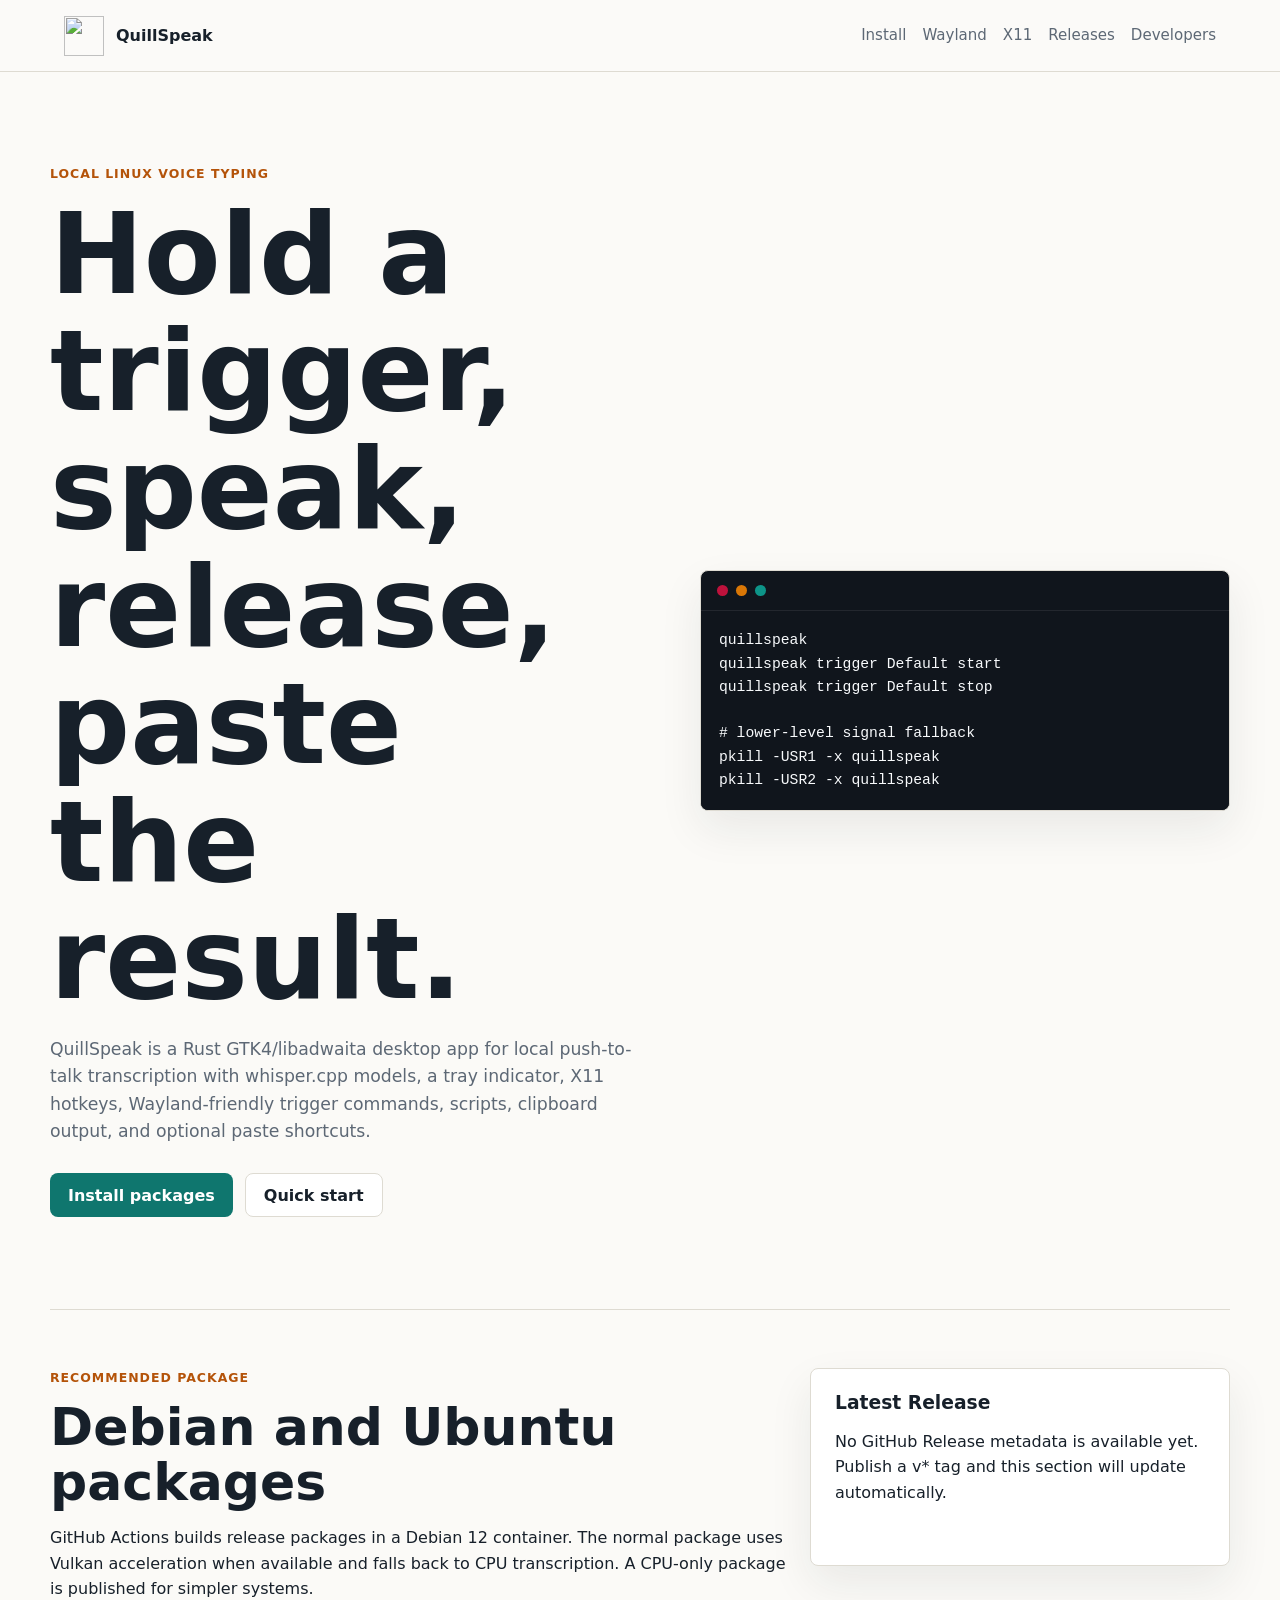
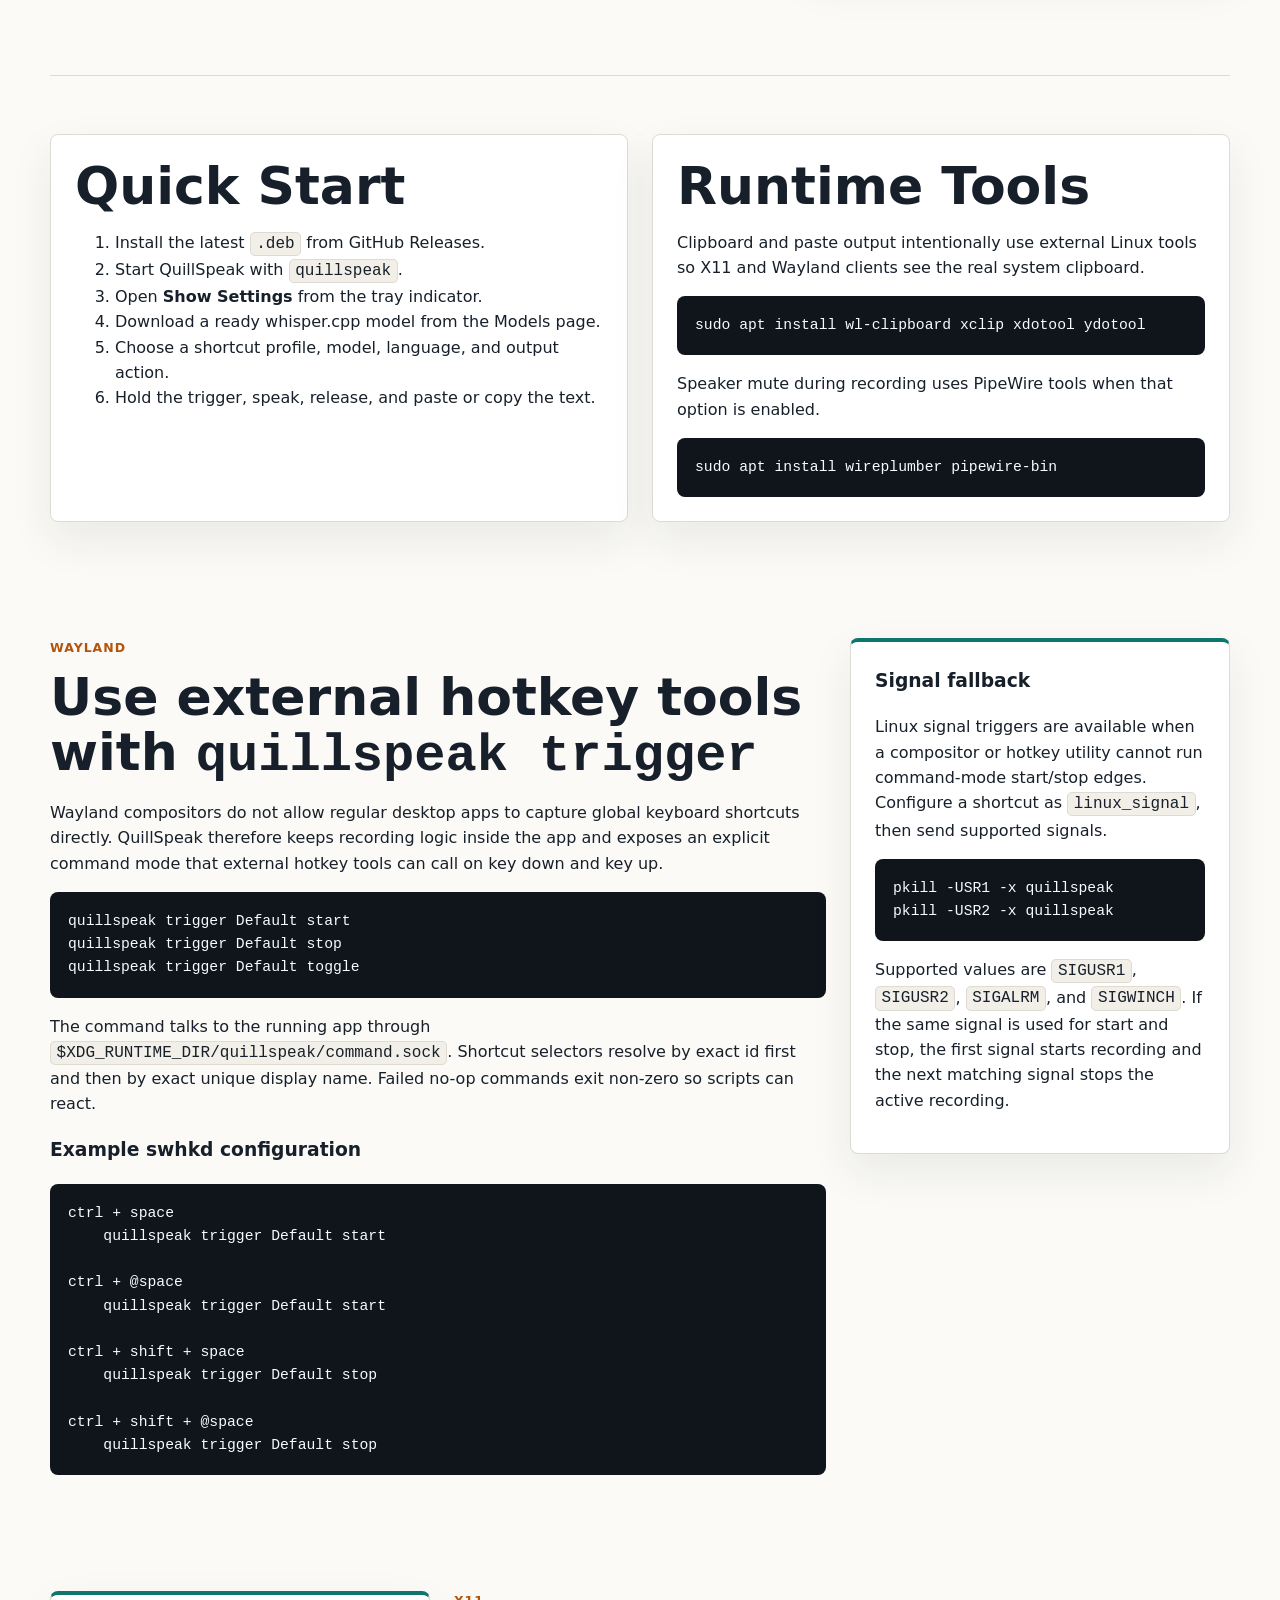
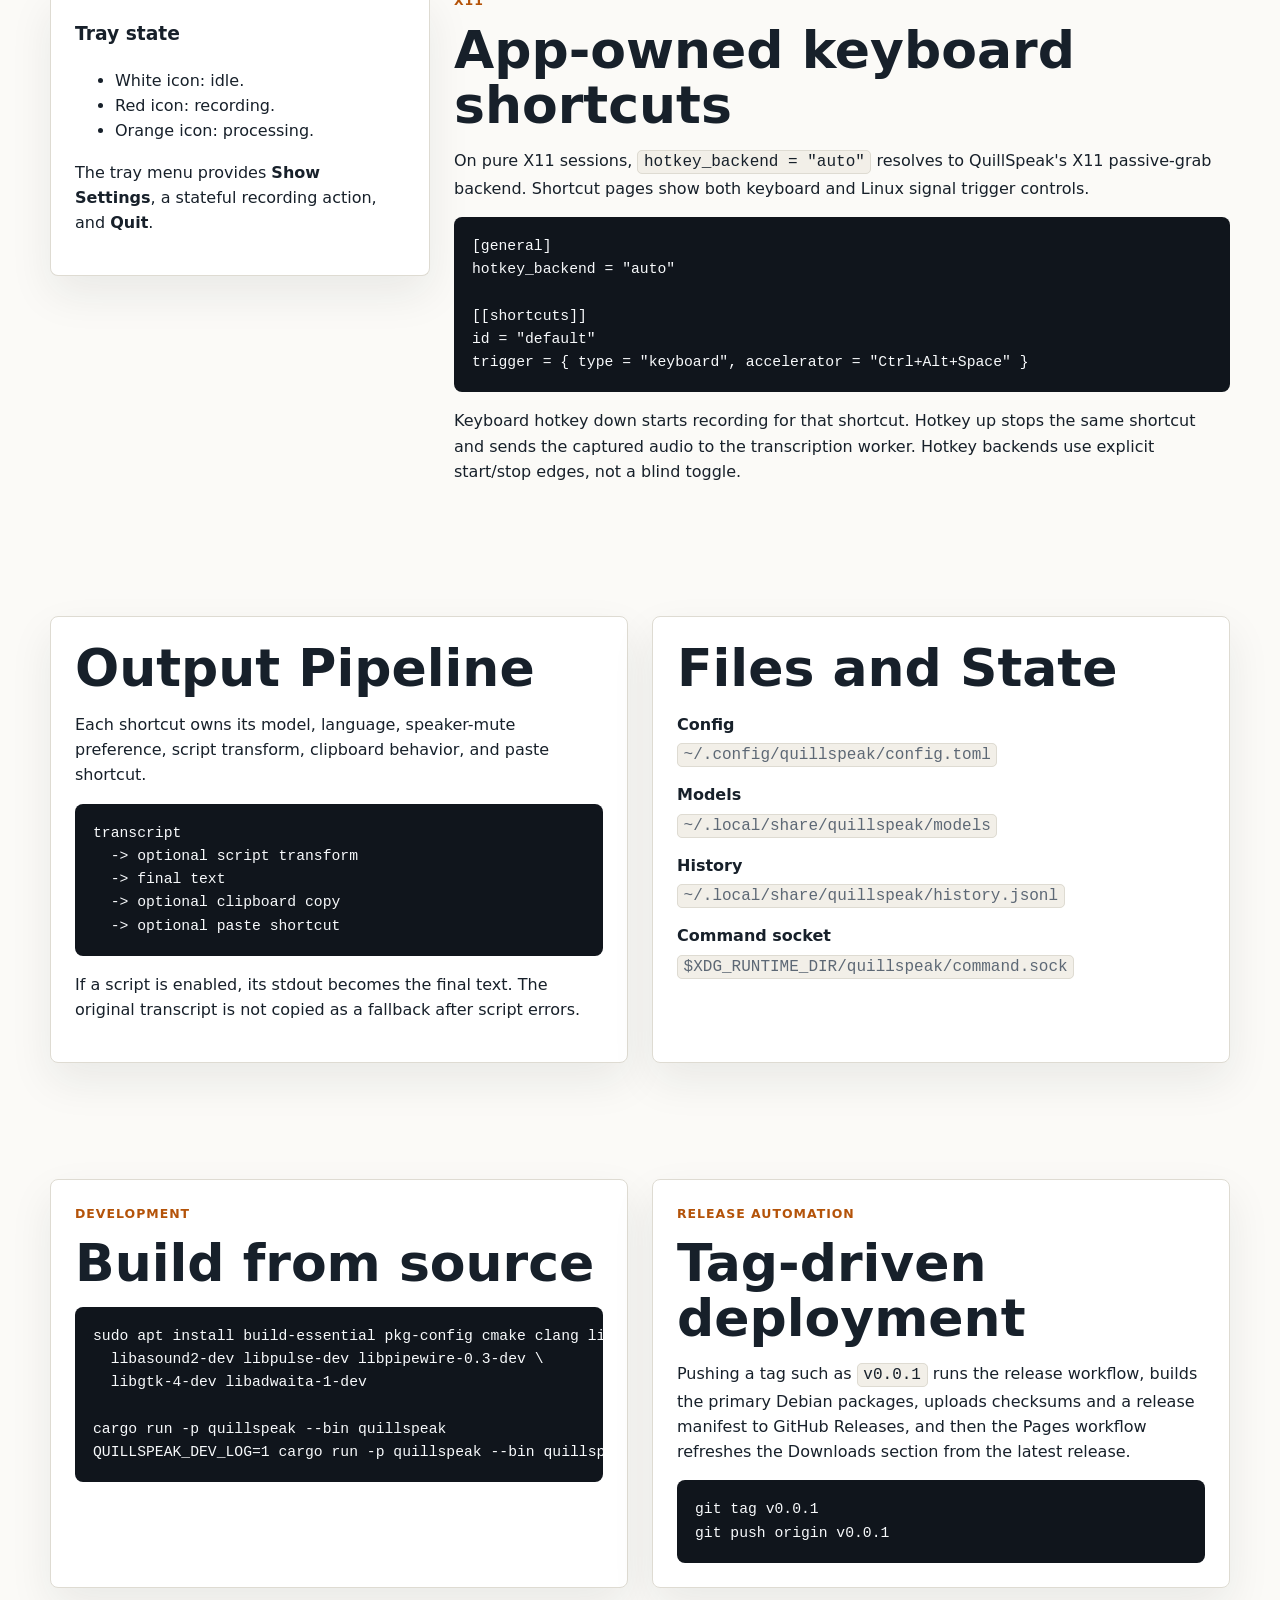
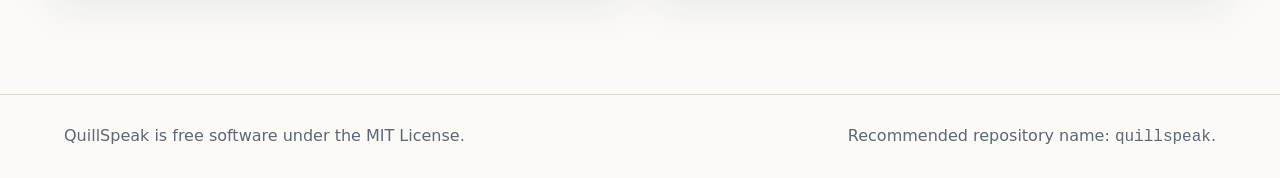
==== docs/index.html @ dc931454 "chore: prepare QuillSpeak public preview release" ====
<!doctype html>
<html lang="en">
  <head>
    <meta charset="utf-8" />
    <meta name="viewport" content="width=device-width, initial-scale=1" />
    <title>QuillSpeak Documentation</title>
    <meta
      name="description"
      content="QuillSpeak is a local-first push-to-talk voice transcription utility for Linux desktops."
    />
    <link rel="icon" href="./assets/quillspeak.svg" type="image/svg+xml" />
    <link rel="stylesheet" href="./styles.css" />
  </head>
  <body>
    <header class="site-header">
      <a class="brand" href="#top" aria-label="QuillSpeak documentation home">
        <img src="./assets/quillspeak.svg" alt="" />
        <span>QuillSpeak</span>
      </a>
      <nav class="top-nav" aria-label="Primary navigation">
        <a href="#install">Install</a>
        <a href="#wayland">Wayland</a>
        <a href="#x11">X11</a>
        <a href="#release">Releases</a>
        <a href="#developers">Developers</a>
      </nav>
    </header>

    <main id="top">
      <section class="hero">
        <div class="hero-copy">
          <p class="eyebrow">Local Linux voice typing</p>
          <h1>Hold a trigger, speak, release, paste the result.</h1>
          <p class="lead">
            QuillSpeak is a Rust GTK4/libadwaita desktop app for local
            push-to-talk transcription with whisper.cpp models, a tray
            indicator, X11 hotkeys, Wayland-friendly trigger commands, scripts,
            clipboard output, and optional paste shortcuts.
          </p>
          <div class="hero-actions">
            <a class="button primary" href="#install">Install packages</a>
            <a class="button secondary" href="#quick-start">Quick start</a>
          </div>
        </div>
        <div class="terminal-panel" aria-label="QuillSpeak trigger command example">
          <div class="terminal-top">
            <span></span>
            <span></span>
            <span></span>
          </div>
          <pre><code>quillspeak
quillspeak trigger Default start
quillspeak trigger Default stop

# lower-level signal fallback
pkill -USR1 -x quillspeak
pkill -USR2 -x quillspeak</code></pre>
        </div>
      </section>

      <section class="release-band" id="install">
        <div>
          <p class="eyebrow">Recommended package</p>
          <h2>Debian and Ubuntu packages</h2>
          <p>
            GitHub Actions builds release packages in a Debian 12 container.
            The normal package uses Vulkan acceleration when available and
            falls back to CPU transcription. A CPU-only package is published for
            simpler systems.
          </p>
        </div>
        <div class="release-widget" id="release">
          <h3>Latest Release</h3>
          <p id="release-summary">Loading release information...</p>
          <div class="download-list" id="download-list"></div>
          <a class="release-link" id="release-link" href="#" hidden>Open release</a>
        </div>
      </section>

      <section class="content-grid" id="quick-start">
        <article>
          <h2>Quick Start</h2>
          <ol>
            <li>Install the latest <code>.deb</code> from GitHub Releases.</li>
            <li>Start QuillSpeak with <code>quillspeak</code>.</li>
            <li>Open <strong>Show Settings</strong> from the tray indicator.</li>
            <li>Download a ready whisper.cpp model from the Models page.</li>
            <li>Choose a shortcut profile, model, language, and output action.</li>
            <li>Hold the trigger, speak, release, and paste or copy the text.</li>
          </ol>
        </article>
        <article>
          <h2>Runtime Tools</h2>
          <p>
            Clipboard and paste output intentionally use external Linux tools so
            X11 and Wayland clients see the real system clipboard.
          </p>
          <pre><code>sudo apt install wl-clipboard xclip xdotool ydotool</code></pre>
          <p>
            Speaker mute during recording uses PipeWire tools when that option
            is enabled.
          </p>
          <pre><code>sudo apt install wireplumber pipewire-bin</code></pre>
        </article>
      </section>

      <section class="split-section">
        <div id="wayland">
          <p class="eyebrow">Wayland</p>
          <h2>Use external hotkey tools with <code>quillspeak trigger</code></h2>
          <p>
            Wayland compositors do not allow regular desktop apps to capture
            global keyboard shortcuts directly. QuillSpeak therefore keeps
            recording logic inside the app and exposes an explicit command mode
            that external hotkey tools can call on key down and key up.
          </p>
          <pre><code>quillspeak trigger Default start
quillspeak trigger Default stop
quillspeak trigger Default toggle</code></pre>
          <p>
            The command talks to the running app through
            <code>$XDG_RUNTIME_DIR/quillspeak/command.sock</code>. Shortcut
            selectors resolve by exact id first and then by exact unique display
            name. Failed no-op commands exit non-zero so scripts can react.
          </p>
          <h3>Example swhkd configuration</h3>
          <pre><code>ctrl + space
    quillspeak trigger Default start

ctrl + @space
    quillspeak trigger Default start

ctrl + shift + space
    quillspeak trigger Default stop

ctrl + shift + @space
    quillspeak trigger Default stop</code></pre>
        </div>

        <aside class="note-panel">
          <h3>Signal fallback</h3>
          <p>
            Linux signal triggers are available when a compositor or hotkey
            utility cannot run command-mode start/stop edges. Configure a
            shortcut as <code>linux_signal</code>, then send supported signals.
          </p>
          <pre><code>pkill -USR1 -x quillspeak
pkill -USR2 -x quillspeak</code></pre>
          <p>
            Supported values are <code>SIGUSR1</code>, <code>SIGUSR2</code>,
            <code>SIGALRM</code>, and <code>SIGWINCH</code>. If the same signal
            is used for start and stop, the first signal starts recording and
            the next matching signal stops the active recording.
          </p>
        </aside>
      </section>

      <section class="split-section reverse" id="x11">
        <aside class="note-panel">
          <h3>Tray state</h3>
          <ul>
            <li>White icon: idle.</li>
            <li>Red icon: recording.</li>
            <li>Orange icon: processing.</li>
          </ul>
          <p>
            The tray menu provides <strong>Show Settings</strong>, a stateful
            recording action, and <strong>Quit</strong>.
          </p>
        </aside>
        <div>
          <p class="eyebrow">X11</p>
          <h2>App-owned keyboard shortcuts</h2>
          <p>
            On pure X11 sessions, <code>hotkey_backend = "auto"</code> resolves
            to QuillSpeak's X11 passive-grab backend. Shortcut pages show both
            keyboard and Linux signal trigger controls.
          </p>
          <pre><code>[general]
hotkey_backend = "auto"

[[shortcuts]]
id = "default"
trigger = { type = "keyboard", accelerator = "Ctrl+Alt+Space" }</code></pre>
          <p>
            Keyboard hotkey down starts recording for that shortcut. Hotkey up
            stops the same shortcut and sends the captured audio to the
            transcription worker. Hotkey backends use explicit start/stop edges,
            not a blind toggle.
          </p>
        </div>
      </section>

      <section class="content-grid">
        <article>
          <h2>Output Pipeline</h2>
          <p>
            Each shortcut owns its model, language, speaker-mute preference,
            script transform, clipboard behavior, and paste shortcut.
          </p>
          <pre><code>transcript
  -> optional script transform
  -> final text
  -> optional clipboard copy
  -> optional paste shortcut</code></pre>
          <p>
            If a script is enabled, its stdout becomes the final text. The
            original transcript is not copied as a fallback after script errors.
          </p>
        </article>
        <article>
          <h2>Files and State</h2>
          <dl>
            <dt>Config</dt>
            <dd><code>~/.config/quillspeak/config.toml</code></dd>
            <dt>Models</dt>
            <dd><code>~/.local/share/quillspeak/models</code></dd>
            <dt>History</dt>
            <dd><code>~/.local/share/quillspeak/history.jsonl</code></dd>
            <dt>Command socket</dt>
            <dd><code>$XDG_RUNTIME_DIR/quillspeak/command.sock</code></dd>
          </dl>
        </article>
      </section>

      <section class="developers" id="developers">
        <div>
          <p class="eyebrow">Development</p>
          <h2>Build from source</h2>
          <pre><code>sudo apt install build-essential pkg-config cmake clang libclang-dev \
  libasound2-dev libpulse-dev libpipewire-0.3-dev \
  libgtk-4-dev libadwaita-1-dev

cargo run -p quillspeak --bin quillspeak
QUILLSPEAK_DEV_LOG=1 cargo run -p quillspeak --bin quillspeak</code></pre>
        </div>
        <div>
          <p class="eyebrow">Release automation</p>
          <h2>Tag-driven deployment</h2>
          <p>
            Pushing a tag such as <code>v0.0.1</code> runs the release
            workflow, builds the primary Debian packages, uploads checksums and
            a release manifest to GitHub Releases, and then the Pages workflow
            refreshes the Downloads section from the latest release.
          </p>
          <pre><code>git tag v0.0.1
git push origin v0.0.1</code></pre>
        </div>
      </section>
    </main>

    <footer class="site-footer">
      <span>QuillSpeak is free software under the MIT License.</span>
      <span>Recommended repository name: <code>quillspeak</code>.</span>
    </footer>

    <script src="./app.js" defer></script>
  </body>
</html>
---- docs/styles.css ----
:root {
  color-scheme: light;
  --bg: #fbfaf7;
  --ink: #17202a;
  --muted: #5d6875;
  --line: #dedbd2;
  --panel: #ffffff;
  --teal: #0f766e;
  --teal-strong: #0d9488;
  --blue: #2563eb;
  --amber: #b45309;
  --rose: #be123c;
  --terminal: #10151c;
}

* {
  box-sizing: border-box;
}

html {
  scroll-behavior: smooth;
}

body {
  margin: 0;
  background: var(--bg);
  color: var(--ink);
  font-family:
    Inter, ui-sans-serif, system-ui, -apple-system, BlinkMacSystemFont, "Segoe UI",
    sans-serif;
  line-height: 1.58;
}

a {
  color: var(--teal);
}

code,
pre {
  font-family:
    "JetBrains Mono", "SFMono-Regular", Consolas, "Liberation Mono", monospace;
}

.site-header {
  position: sticky;
  top: 0;
  z-index: 10;
  display: flex;
  align-items: center;
  justify-content: space-between;
  gap: 24px;
  min-height: 72px;
  padding: 14px clamp(20px, 5vw, 72px);
  background: color-mix(in srgb, var(--bg) 92%, white);
  border-bottom: 1px solid var(--line);
  backdrop-filter: blur(14px);
}

.brand {
  display: inline-flex;
  align-items: center;
  gap: 12px;
  color: var(--ink);
  font-weight: 800;
  text-decoration: none;
}

.brand img {
  width: 40px;
  height: 40px;
}

.top-nav {
  display: flex;
  flex-wrap: wrap;
  justify-content: flex-end;
  gap: 16px;
  font-size: 0.94rem;
}

.top-nav a {
  color: var(--muted);
  text-decoration: none;
}

.top-nav a:hover {
  color: var(--ink);
}

main {
  width: min(1180px, calc(100% - 40px));
  margin: 0 auto;
}

.hero {
  display: grid;
  grid-template-columns: minmax(0, 1.05fr) minmax(320px, 0.95fr);
  align-items: center;
  gap: clamp(28px, 5vw, 72px);
  min-height: calc(100svh - 72px);
  padding: clamp(44px, 8vw, 92px) 0;
}

.hero h1,
section h2,
.release-widget h3 {
  margin: 0;
  line-height: 1.05;
  letter-spacing: 0;
}

.hero h1 {
  max-width: 12ch;
  font-size: clamp(3.1rem, 9vw, 7rem);
}

.lead {
  max-width: 66ch;
  color: var(--muted);
  font-size: 1.08rem;
}

.eyebrow {
  margin: 0 0 12px;
  color: var(--amber);
  font-size: 0.78rem;
  font-weight: 800;
  letter-spacing: 0.08em;
  text-transform: uppercase;
}

.hero-actions {
  display: flex;
  flex-wrap: wrap;
  gap: 12px;
  margin-top: 28px;
}

.button {
  display: inline-flex;
  align-items: center;
  min-height: 44px;
  padding: 0 18px;
  border-radius: 8px;
  font-weight: 750;
  text-decoration: none;
}

.button.primary {
  background: var(--teal);
  color: #ffffff;
}

.button.secondary {
  border: 1px solid var(--line);
  color: var(--ink);
  background: #ffffff;
}

.terminal-panel,
.release-widget,
.note-panel,
.content-grid article,
.developers > div {
  border: 1px solid var(--line);
  border-radius: 8px;
  background: var(--panel);
  box-shadow: 0 18px 44px rgba(23, 32, 42, 0.08);
}

.terminal-panel {
  overflow: hidden;
  background: var(--terminal);
}

.terminal-top {
  display: flex;
  gap: 8px;
  padding: 14px 16px;
  border-bottom: 1px solid rgba(255, 255, 255, 0.08);
}

.terminal-top span {
  width: 11px;
  height: 11px;
  border-radius: 999px;
  background: var(--rose);
}

.terminal-top span:nth-child(2) {
  background: #d97706;
}

.terminal-top span:nth-child(3) {
  background: var(--teal-strong);
}

pre {
  overflow-x: auto;
  margin: 0;
  padding: 18px;
  border-radius: 8px;
  background: #10151c;
  color: #f8fafc;
  font-size: 0.92rem;
}

.terminal-panel pre {
  border-radius: 0;
}

.release-band,
.split-section,
.developers,
.content-grid {
  display: grid;
  gap: 24px;
  padding: 58px 0;
}

.release-band {
  grid-template-columns: minmax(0, 1fr) minmax(320px, 420px);
  align-items: start;
  border-top: 1px solid var(--line);
  border-bottom: 1px solid var(--line);
}

section h2 {
  margin-bottom: 16px;
  font-size: clamp(2rem, 5vw, 3.25rem);
}

.release-widget,
.note-panel,
.content-grid article,
.developers > div {
  padding: 24px;
}

.release-widget h3,
.note-panel h3 {
  margin-top: 0;
}

.download-list {
  display: grid;
  gap: 10px;
  margin: 18px 0;
}

.download-item {
  display: flex;
  justify-content: space-between;
  gap: 16px;
  padding: 12px;
  border: 1px solid var(--line);
  border-radius: 8px;
  color: var(--ink);
  text-decoration: none;
}

.download-item span {
  color: var(--muted);
  white-space: nowrap;
}

.release-link {
  font-weight: 750;
}

.content-grid,
.developers {
  grid-template-columns: repeat(2, minmax(0, 1fr));
}

.split-section {
  grid-template-columns: minmax(0, 1fr) 380px;
  align-items: start;
}

.split-section.reverse {
  grid-template-columns: 380px minmax(0, 1fr);
}

.note-panel {
  border-top: 4px solid var(--teal);
}

dt {
  margin-top: 14px;
  font-weight: 800;
}

dd {
  margin: 4px 0 0;
  color: var(--muted);
}

p code,
li code,
dd code,
dt code {
  padding: 0.13em 0.35em;
  border: 1px solid var(--line);
  border-radius: 5px;
  background: #f2efe8;
}

.site-footer {
  display: flex;
  flex-wrap: wrap;
  justify-content: space-between;
  gap: 16px;
  margin-top: 48px;
  padding: 28px clamp(20px, 5vw, 72px);
  border-top: 1px solid var(--line);
  color: var(--muted);
}

@media (max-width: 920px) {
  .site-header {
    align-items: flex-start;
    flex-direction: column;
  }

  .top-nav {
    justify-content: flex-start;
  }

  .hero,
  .release-band,
  .content-grid,
  .developers,
  .split-section,
  .split-section.reverse {
    grid-template-columns: 1fr;
  }

  .hero {
    min-height: auto;
  }

  .hero h1 {
    max-width: 11ch;
  }
}

@media (max-width: 560px) {
  main {
    width: min(100% - 28px, 1180px);
  }

  .hero h1 {
    font-size: 3.15rem;
  }

  .download-item {
    flex-direction: column;
    gap: 2px;
  }
}
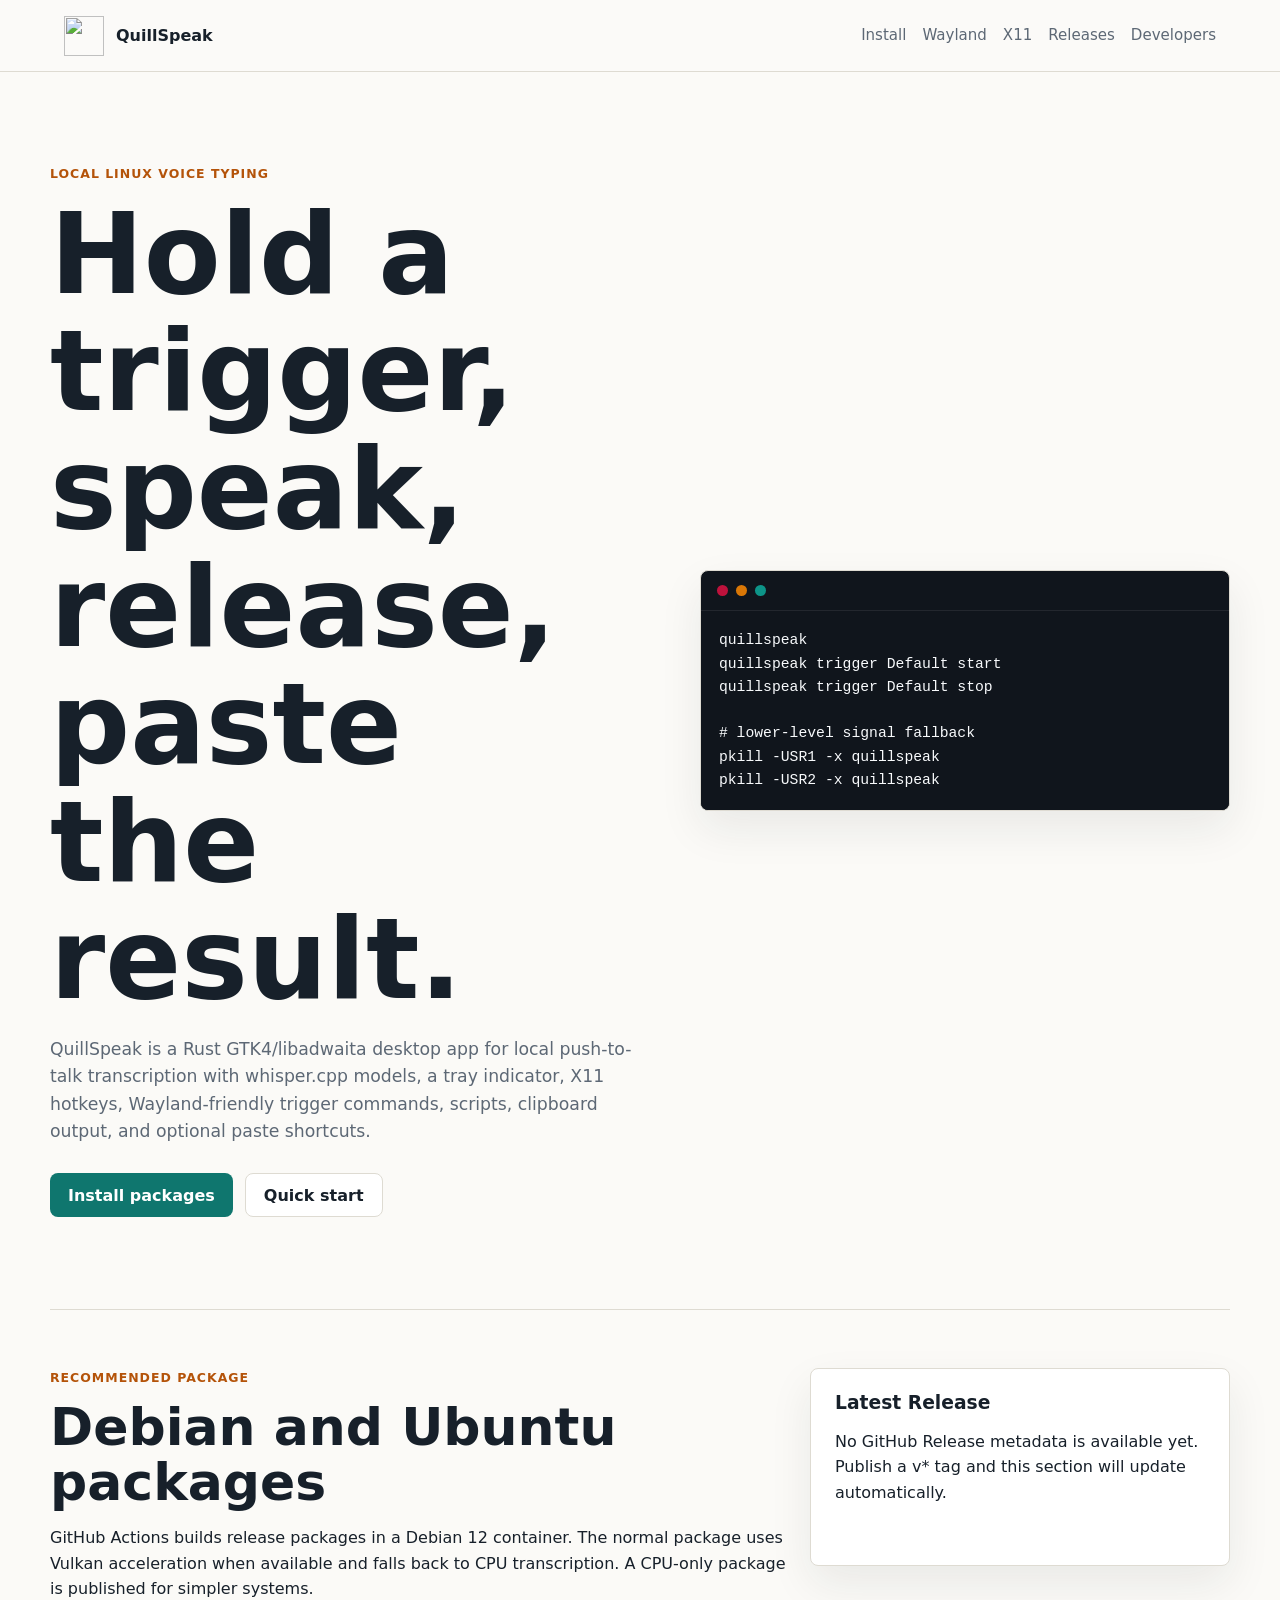
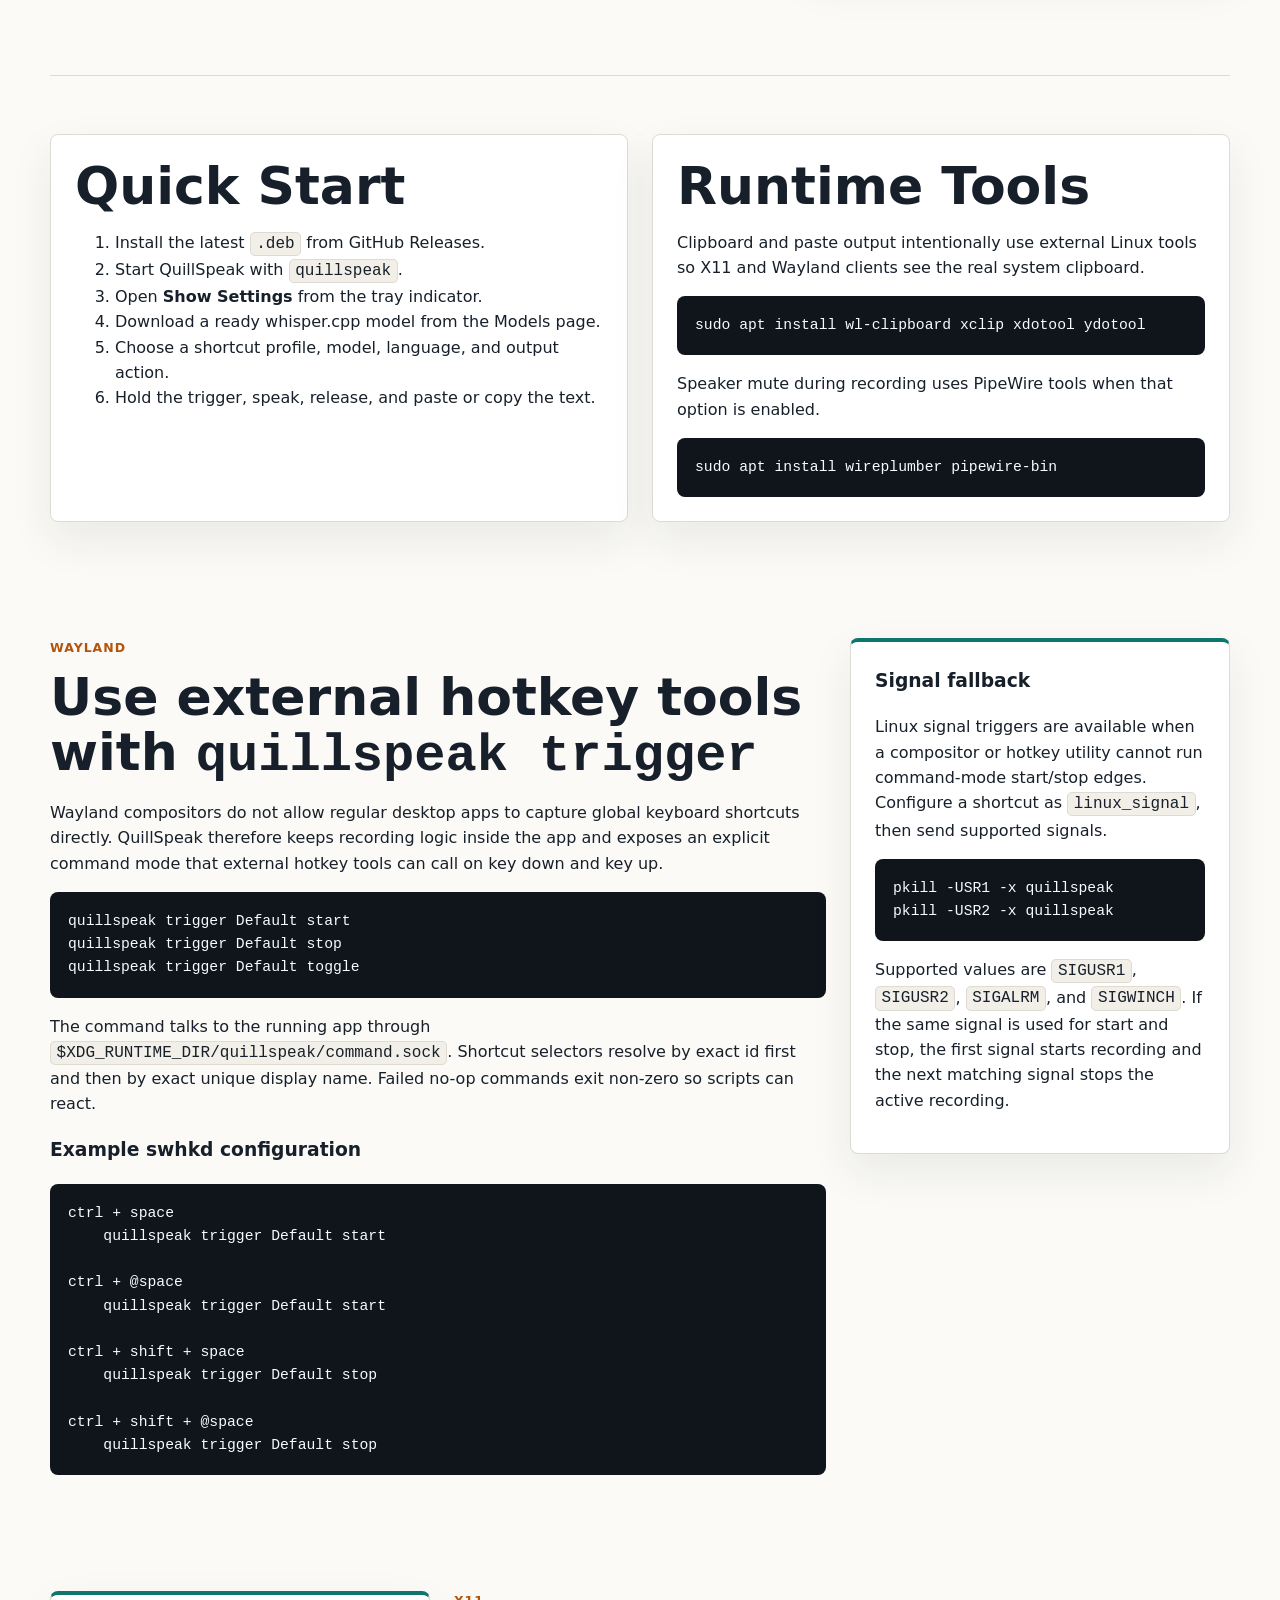
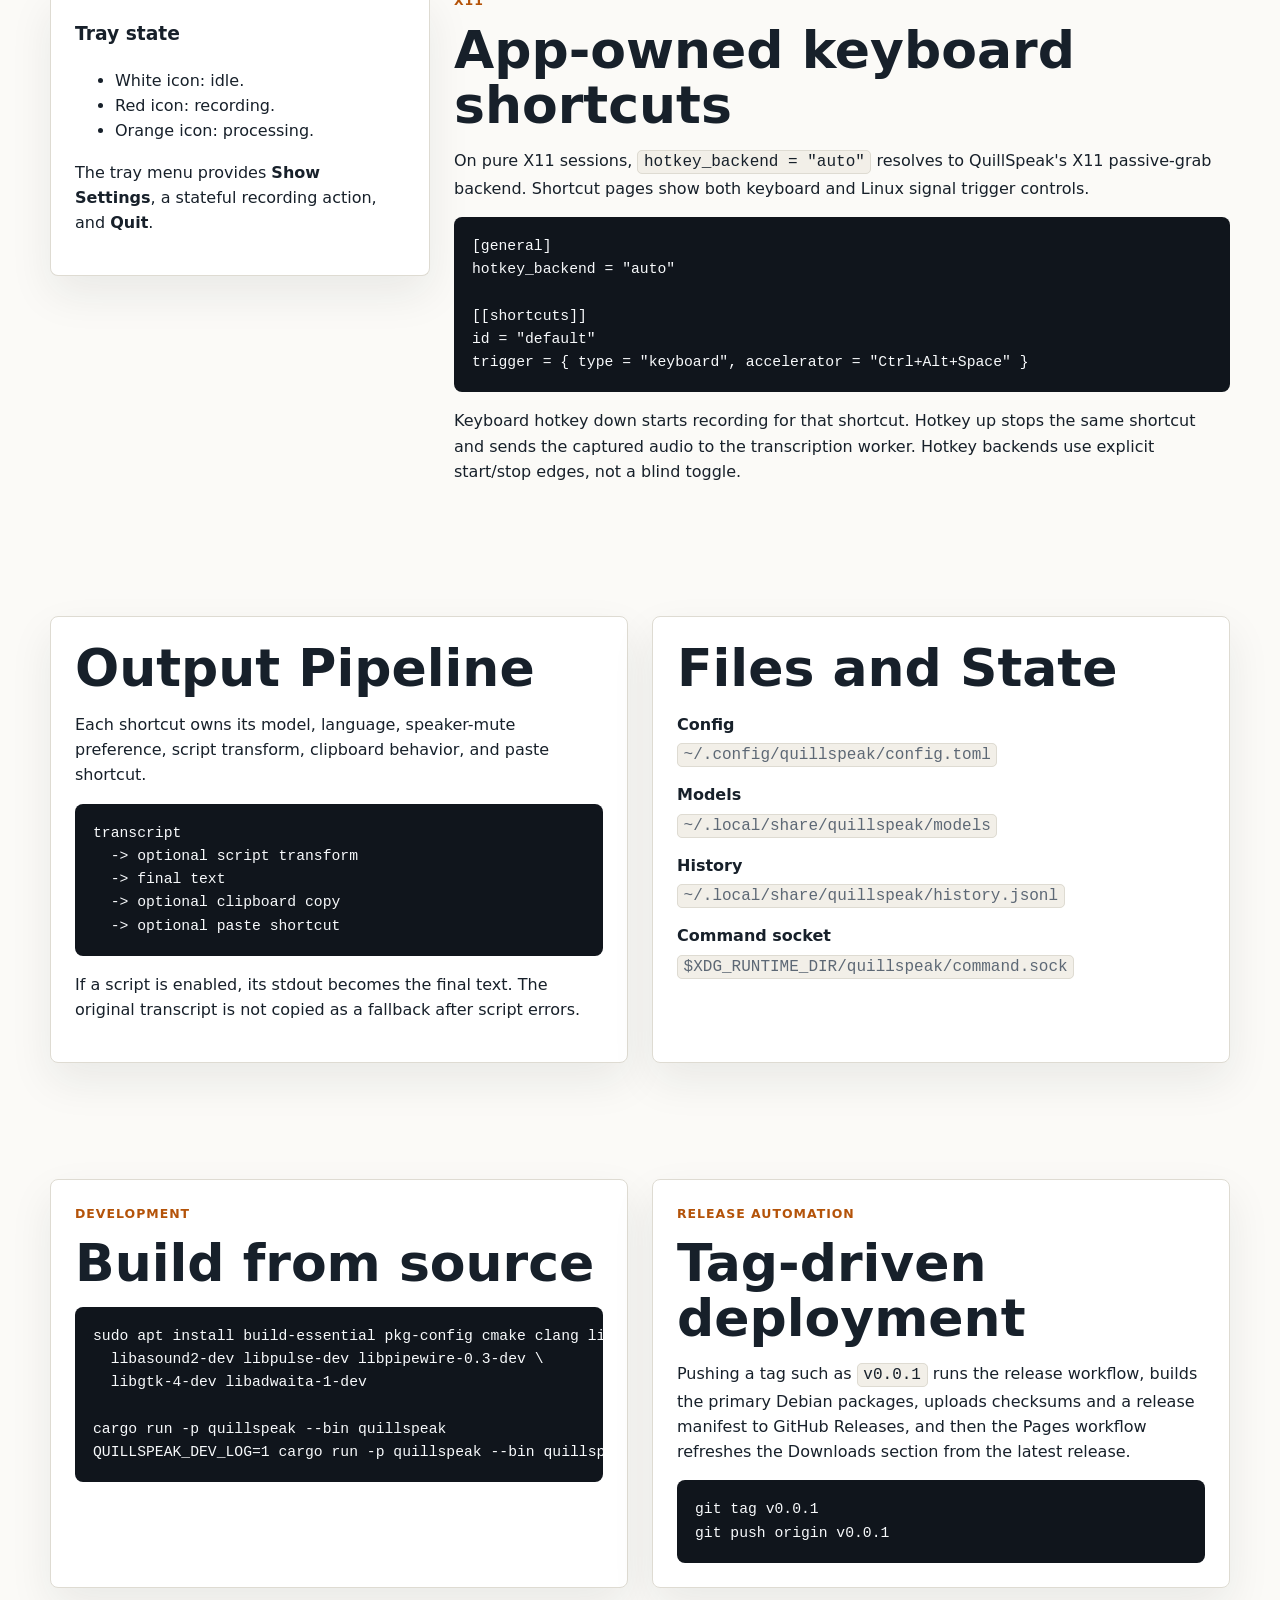
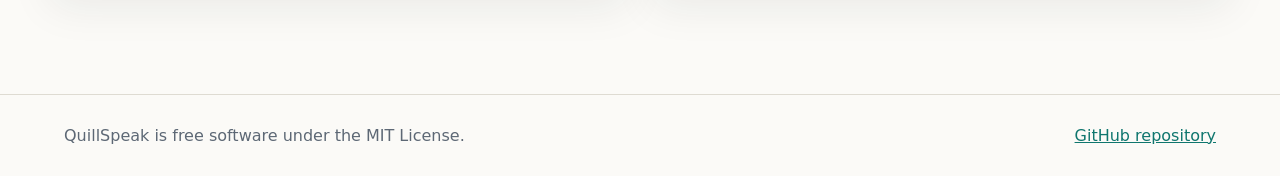
==== commit e90f6d8d: "docs: rewrite public README" ====
--- a/docs/index.html
+++ b/docs/index.html
@@ -251,7 +251,7 @@
 
     <footer class="site-footer">
       <span>QuillSpeak is free software under the MIT License.</span>
-      <span>Recommended repository name: <code>quillspeak</code>.</span>
+      <span><a href="https://github.com/ilysenko/quillspeak">GitHub repository</a></span>
     </footer>
 
     <script src="./app.js" defer></script>
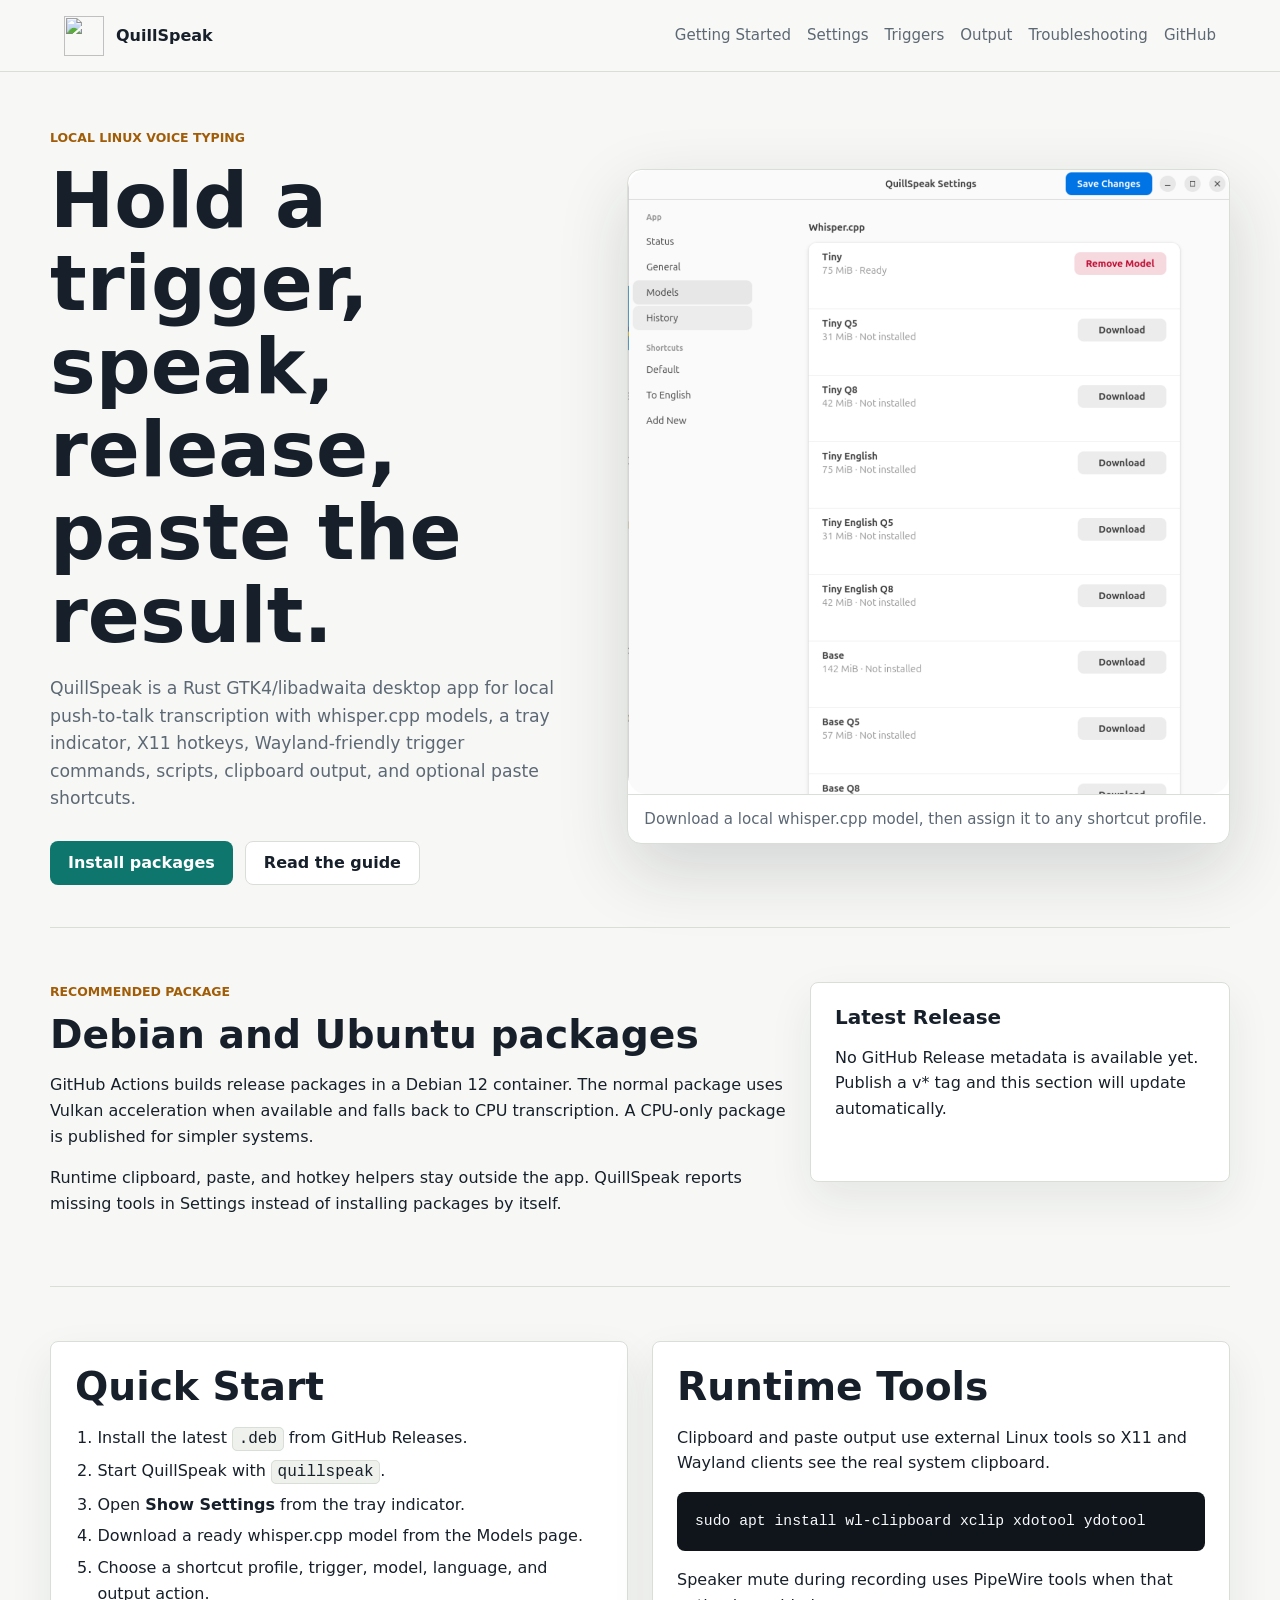
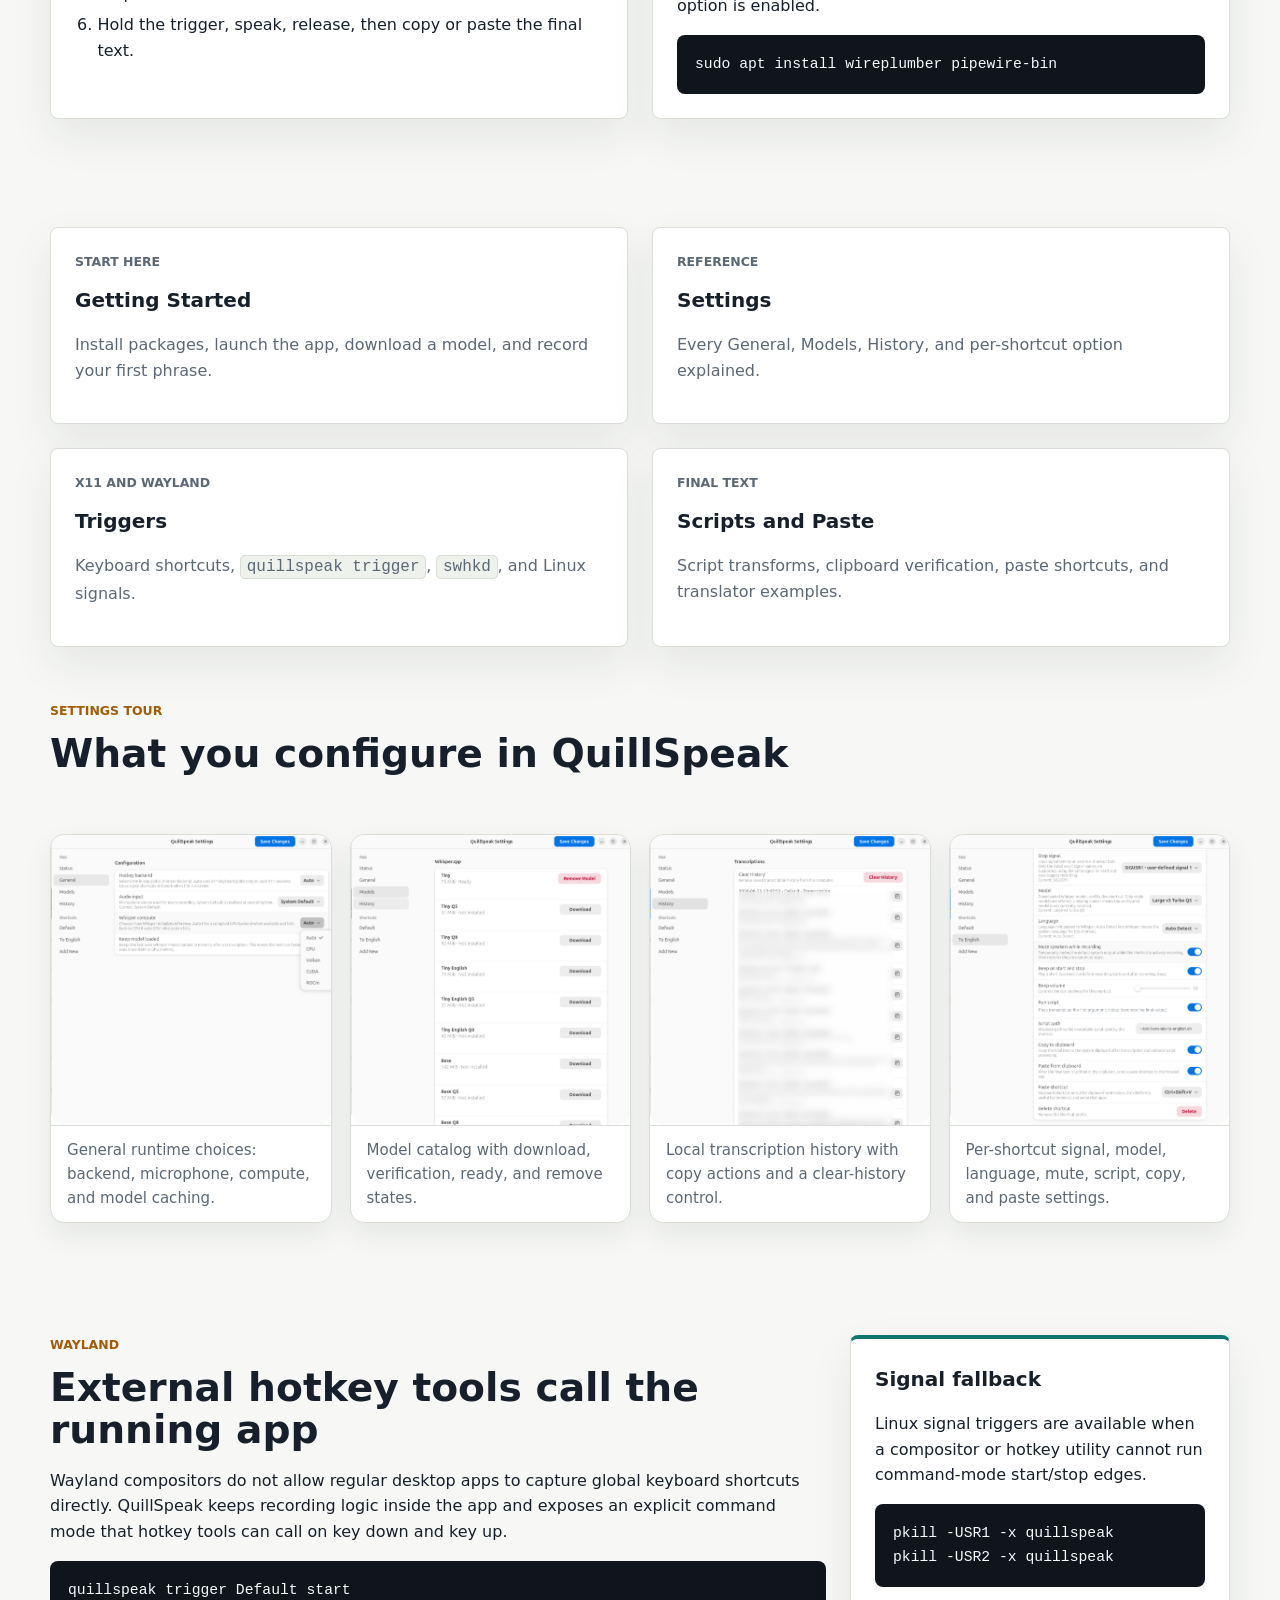
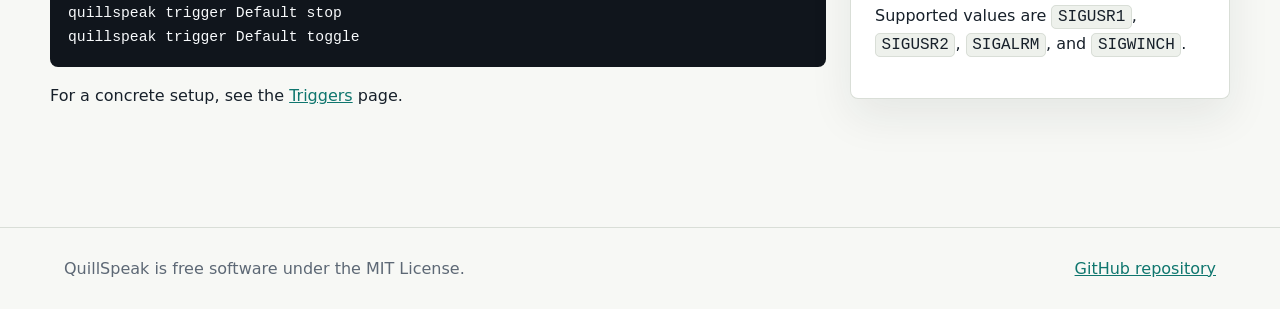
==== commit 9adc9880: "Expand QuillSpeak documentation" ====
--- a/docs/index.html
+++ b/docs/index.html
@@ -13,16 +13,17 @@
   </head>
   <body>
     <header class="site-header">
-      <a class="brand" href="#top" aria-label="QuillSpeak documentation home">
+      <a class="brand" href="./index.html" aria-label="QuillSpeak documentation home">
         <img src="./assets/quillspeak.svg" alt="" />
         <span>QuillSpeak</span>
       </a>
       <nav class="top-nav" aria-label="Primary navigation">
-        <a href="#install">Install</a>
-        <a href="#wayland">Wayland</a>
-        <a href="#x11">X11</a>
-        <a href="#release">Releases</a>
-        <a href="#developers">Developers</a>
+        <a href="./getting-started.html">Getting Started</a>
+        <a href="./settings.html">Settings</a>
+        <a href="./triggers.html">Triggers</a>
+        <a href="./output.html">Output</a>
+        <a href="./troubleshooting.html">Troubleshooting</a>
+        <a href="https://github.com/ilysenko/quillspeak">GitHub</a>
       </nav>
     </header>
 
@@ -39,23 +40,15 @@
           </p>
           <div class="hero-actions">
             <a class="button primary" href="#install">Install packages</a>
-            <a class="button secondary" href="#quick-start">Quick start</a>
+            <a class="button secondary" href="./getting-started.html">Read the guide</a>
           </div>
         </div>
-        <div class="terminal-panel" aria-label="QuillSpeak trigger command example">
-          <div class="terminal-top">
-            <span></span>
-            <span></span>
-            <span></span>
-          </div>
-          <pre><code>quillspeak
-quillspeak trigger Default start
-quillspeak trigger Default stop
-
-# lower-level signal fallback
-pkill -USR1 -x quillspeak
-pkill -USR2 -x quillspeak</code></pre>
-        </div>
+        <figure class="screenshot hero-shot">
+          <img src="./images/quillspeak-models.png" alt="QuillSpeak model manager" />
+          <figcaption>
+            Download a local whisper.cpp model, then assign it to any shortcut profile.
+          </figcaption>
+        </figure>
       </section>
 
       <section class="release-band" id="install">
@@ -68,6 +61,11 @@
             falls back to CPU transcription. A CPU-only package is published for
             simpler systems.
           </p>
+          <p>
+            Runtime clipboard, paste, and hotkey helpers stay outside the app.
+            QuillSpeak reports missing tools in Settings instead of installing
+            packages by itself.
+          </p>
         </div>
         <div class="release-widget" id="release">
           <h3>Latest Release</h3>
@@ -77,23 +75,23 @@
         </div>
       </section>
 
-      <section class="content-grid" id="quick-start">
-        <article>
+      <section class="content-grid">
+        <article class="content-card">
           <h2>Quick Start</h2>
           <ol>
             <li>Install the latest <code>.deb</code> from GitHub Releases.</li>
             <li>Start QuillSpeak with <code>quillspeak</code>.</li>
             <li>Open <strong>Show Settings</strong> from the tray indicator.</li>
             <li>Download a ready whisper.cpp model from the Models page.</li>
-            <li>Choose a shortcut profile, model, language, and output action.</li>
-            <li>Hold the trigger, speak, release, and paste or copy the text.</li>
+            <li>Choose a shortcut profile, trigger, model, language, and output action.</li>
+            <li>Hold the trigger, speak, release, then copy or paste the final text.</li>
           </ol>
         </article>
-        <article>
+        <article class="content-card">
           <h2>Runtime Tools</h2>
           <p>
-            Clipboard and paste output intentionally use external Linux tools so
-            X11 and Wayland clients see the real system clipboard.
+            Clipboard and paste output use external Linux tools so X11 and
+            Wayland clients see the real system clipboard.
           </p>
           <pre><code>sudo apt install wl-clipboard xclip xdotool ydotool</code></pre>
           <p>
@@ -104,148 +102,83 @@
         </article>
       </section>
 
+      <section class="card-grid" aria-label="Documentation sections">
+        <a class="page-card" href="./getting-started.html">
+          <p class="eyebrow">Start here</p>
+          <h3>Getting Started</h3>
+          <p>Install packages, launch the app, download a model, and record your first phrase.</p>
+        </a>
+        <a class="page-card" href="./settings.html">
+          <p class="eyebrow">Reference</p>
+          <h3>Settings</h3>
+          <p>Every General, Models, History, and per-shortcut option explained.</p>
+        </a>
+        <a class="page-card" href="./triggers.html">
+          <p class="eyebrow">X11 and Wayland</p>
+          <h3>Triggers</h3>
+          <p>Keyboard shortcuts, <code>quillspeak trigger</code>, <code>swhkd</code>, and Linux signals.</p>
+        </a>
+        <a class="page-card" href="./output.html">
+          <p class="eyebrow">Final text</p>
+          <h3>Scripts and Paste</h3>
+          <p>Script transforms, clipboard verification, paste shortcuts, and translator examples.</p>
+        </a>
+      </section>
+
+      <section>
+        <p class="eyebrow">Settings tour</p>
+        <h2>What you configure in QuillSpeak</h2>
+        <div class="gallery">
+          <figure class="screenshot">
+            <img src="./images/quillspeak-general.png" alt="QuillSpeak General settings" />
+            <figcaption>General runtime choices: backend, microphone, compute, and model caching.</figcaption>
+          </figure>
+          <figure class="screenshot">
+            <img src="./images/quillspeak-models.png" alt="QuillSpeak Models page" />
+            <figcaption>Model catalog with download, verification, ready, and remove states.</figcaption>
+          </figure>
+          <figure class="screenshot">
+            <img src="./images/quillspeak-history.png" alt="QuillSpeak History page" />
+            <figcaption>Local transcription history with copy actions and a clear-history control.</figcaption>
+          </figure>
+          <figure class="screenshot">
+            <img src="./images/quillspeak-shortcut-output.png" alt="QuillSpeak shortcut output settings" />
+            <figcaption>Per-shortcut signal, model, language, mute, script, copy, and paste settings.</figcaption>
+          </figure>
+        </div>
+      </section>
+
       <section class="split-section">
-        <div id="wayland">
+        <div>
           <p class="eyebrow">Wayland</p>
-          <h2>Use external hotkey tools with <code>quillspeak trigger</code></h2>
+          <h2>External hotkey tools call the running app</h2>
           <p>
             Wayland compositors do not allow regular desktop apps to capture
-            global keyboard shortcuts directly. QuillSpeak therefore keeps
-            recording logic inside the app and exposes an explicit command mode
-            that external hotkey tools can call on key down and key up.
+            global keyboard shortcuts directly. QuillSpeak keeps recording
+            logic inside the app and exposes an explicit command mode that
+            hotkey tools can call on key down and key up.
           </p>
           <pre><code>quillspeak trigger Default start
 quillspeak trigger Default stop
 quillspeak trigger Default toggle</code></pre>
           <p>
-            The command talks to the running app through
-            <code>$XDG_RUNTIME_DIR/quillspeak/command.sock</code>. Shortcut
-            selectors resolve by exact id first and then by exact unique display
-            name. Failed no-op commands exit non-zero so scripts can react.
+            For a concrete setup, see the <a href="./triggers.html">Triggers</a>
+            page.
           </p>
-          <h3>Example swhkd configuration</h3>
-          <pre><code>ctrl + space
-    quillspeak trigger Default start
-
-ctrl + @space
-    quillspeak trigger Default start
-
-ctrl + shift + space
-    quillspeak trigger Default stop
-
-ctrl + shift + @space
-    quillspeak trigger Default stop</code></pre>
         </div>
-
         <aside class="note-panel">
           <h3>Signal fallback</h3>
           <p>
             Linux signal triggers are available when a compositor or hotkey
-            utility cannot run command-mode start/stop edges. Configure a
-            shortcut as <code>linux_signal</code>, then send supported signals.
+            utility cannot run command-mode start/stop edges.
           </p>
           <pre><code>pkill -USR1 -x quillspeak
 pkill -USR2 -x quillspeak</code></pre>
           <p>
             Supported values are <code>SIGUSR1</code>, <code>SIGUSR2</code>,
-            <code>SIGALRM</code>, and <code>SIGWINCH</code>. If the same signal
-            is used for start and stop, the first signal starts recording and
-            the next matching signal stops the active recording.
+            <code>SIGALRM</code>, and <code>SIGWINCH</code>.
           </p>
         </aside>
-      </section>
-
-      <section class="split-section reverse" id="x11">
-        <aside class="note-panel">
-          <h3>Tray state</h3>
-          <ul>
-            <li>White icon: idle.</li>
-            <li>Red icon: recording.</li>
-            <li>Orange icon: processing.</li>
-          </ul>
-          <p>
-            The tray menu provides <strong>Show Settings</strong>, a stateful
-            recording action, and <strong>Quit</strong>.
-          </p>
-        </aside>
-        <div>
-          <p class="eyebrow">X11</p>
-          <h2>App-owned keyboard shortcuts</h2>
-          <p>
-            On pure X11 sessions, <code>hotkey_backend = "auto"</code> resolves
-            to QuillSpeak's X11 passive-grab backend. Shortcut pages show both
-            keyboard and Linux signal trigger controls.
-          </p>
-          <pre><code>[general]
-hotkey_backend = "auto"
-
-[[shortcuts]]
-id = "default"
-trigger = { type = "keyboard", accelerator = "Ctrl+Alt+Space" }</code></pre>
-          <p>
-            Keyboard hotkey down starts recording for that shortcut. Hotkey up
-            stops the same shortcut and sends the captured audio to the
-            transcription worker. Hotkey backends use explicit start/stop edges,
-            not a blind toggle.
-          </p>
-        </div>
-      </section>
-
-      <section class="content-grid">
-        <article>
-          <h2>Output Pipeline</h2>
-          <p>
-            Each shortcut owns its model, language, speaker-mute preference,
-            script transform, clipboard behavior, and paste shortcut.
-          </p>
-          <pre><code>transcript
-  -> optional script transform
-  -> final text
-  -> optional clipboard copy
-  -> optional paste shortcut</code></pre>
-          <p>
-            If a script is enabled, its stdout becomes the final text. The
-            original transcript is not copied as a fallback after script errors.
-          </p>
-        </article>
-        <article>
-          <h2>Files and State</h2>
-          <dl>
-            <dt>Config</dt>
-            <dd><code>~/.config/quillspeak/config.toml</code></dd>
-            <dt>Models</dt>
-            <dd><code>~/.local/share/quillspeak/models</code></dd>
-            <dt>History</dt>
-            <dd><code>~/.local/share/quillspeak/history.jsonl</code></dd>
-            <dt>Command socket</dt>
-            <dd><code>$XDG_RUNTIME_DIR/quillspeak/command.sock</code></dd>
-          </dl>
-        </article>
-      </section>
-
-      <section class="developers" id="developers">
-        <div>
-          <p class="eyebrow">Development</p>
-          <h2>Build from source</h2>
-          <pre><code>sudo apt install build-essential pkg-config cmake clang libclang-dev \
-  libasound2-dev libpulse-dev libpipewire-0.3-dev \
-  libgtk-4-dev libadwaita-1-dev
-
-cargo run -p quillspeak --bin quillspeak
-QUILLSPEAK_DEV_LOG=1 cargo run -p quillspeak --bin quillspeak</code></pre>
-        </div>
-        <div>
-          <p class="eyebrow">Release automation</p>
-          <h2>Tag-driven deployment</h2>
-          <p>
-            Pushing a tag such as <code>v0.0.1</code> runs the release
-            workflow, builds the primary Debian packages, uploads checksums and
-            a release manifest to GitHub Releases, and then the Pages workflow
-            refreshes the Downloads section from the latest release.
-          </p>
-          <pre><code>git tag v0.0.1
-git push origin v0.0.1</code></pre>
-        </div>
       </section>
     </main>
 
--- a/docs/styles.css
+++ b/docs/styles.css
@@ -1,16 +1,17 @@
 :root {
   color-scheme: light;
-  --bg: #fbfaf7;
+  --bg: #f7f8f5;
   --ink: #17202a;
   --muted: #5d6875;
-  --line: #dedbd2;
+  --line: #d9ded7;
   --panel: #ffffff;
+  --soft: #eef4f0;
   --teal: #0f766e;
   --teal-strong: #0d9488;
   --blue: #2563eb;
-  --amber: #b45309;
+  --amber: #a15c07;
   --rose: #be123c;
-  --terminal: #10151c;
+  --code: #10151c;
 }
 
 * {
@@ -28,11 +29,15 @@
   font-family:
     Inter, ui-sans-serif, system-ui, -apple-system, BlinkMacSystemFont, "Segoe UI",
     sans-serif;
-  line-height: 1.58;
+  line-height: 1.6;
 }
 
 a {
   color: var(--teal);
+}
+
+img {
+  max-width: 100%;
 }
 
 code,
@@ -83,7 +88,8 @@
   text-decoration: none;
 }
 
-.top-nav a:hover {
+.top-nav a:hover,
+.top-nav a[aria-current="page"] {
   color: var(--ink);
 }
 
@@ -94,28 +100,39 @@
 
 .hero {
   display: grid;
-  grid-template-columns: minmax(0, 1.05fr) minmax(320px, 0.95fr);
+  grid-template-columns: minmax(0, 0.92fr) minmax(360px, 1.08fr);
   align-items: center;
   gap: clamp(28px, 5vw, 72px);
   min-height: calc(100svh - 72px);
-  padding: clamp(44px, 8vw, 92px) 0;
+  padding: 56px 0 42px;
 }
 
 .hero h1,
+.page-hero h1,
 section h2,
 .release-widget h3 {
   margin: 0;
-  line-height: 1.05;
+  line-height: 1.08;
   letter-spacing: 0;
 }
 
 .hero h1 {
   max-width: 12ch;
-  font-size: clamp(3.1rem, 9vw, 7rem);
+  font-size: 4.8rem;
+}
+
+.page-hero {
+  padding: 58px 0 34px;
+  border-bottom: 1px solid var(--line);
+}
+
+.page-hero h1 {
+  max-width: 780px;
+  font-size: 3.4rem;
 }
 
 .lead {
-  max-width: 66ch;
+  max-width: 68ch;
   color: var(--muted);
   font-size: 1.08rem;
 }
@@ -125,11 +142,12 @@
   color: var(--amber);
   font-size: 0.78rem;
   font-weight: 800;
-  letter-spacing: 0.08em;
+  letter-spacing: 0;
   text-transform: uppercase;
 }
 
-.hero-actions {
+.hero-actions,
+.link-row {
   display: flex;
   flex-wrap: wrap;
   gap: 12px;
@@ -157,42 +175,57 @@
   background: #ffffff;
 }
 
-.terminal-panel,
+.button:hover {
+  transform: translateY(-1px);
+}
+
 .release-widget,
 .note-panel,
-.content-grid article,
-.developers > div {
+.content-card,
+.toc,
+.page-card,
+.callout,
+.tool-table,
+.setting-table,
+.screenshot {
   border: 1px solid var(--line);
   border-radius: 8px;
   background: var(--panel);
   box-shadow: 0 18px 44px rgba(23, 32, 42, 0.08);
 }
 
-.terminal-panel {
+.screenshot {
   overflow: hidden;
-  background: var(--terminal);
-}
-
-.terminal-top {
-  display: flex;
-  gap: 8px;
-  padding: 14px 16px;
-  border-bottom: 1px solid rgba(255, 255, 255, 0.08);
-}
-
-.terminal-top span {
-  width: 11px;
-  height: 11px;
-  border-radius: 999px;
-  background: var(--rose);
-}
-
-.terminal-top span:nth-child(2) {
-  background: #d97706;
-}
-
-.terminal-top span:nth-child(3) {
-  background: var(--teal-strong);
+  margin: 0;
+  border-radius: 14px;
+}
+
+.screenshot img {
+  display: block;
+  width: 100%;
+  border-radius: 14px;
+}
+
+.screenshot figcaption {
+  padding: 12px 16px;
+  color: var(--muted);
+  font-size: 0.94rem;
+  border-top: 1px solid var(--line);
+}
+
+.screenshot.hero-shot {
+  box-shadow: 0 26px 70px rgba(23, 32, 42, 0.16);
+}
+
+.gallery {
+  display: grid;
+  grid-template-columns: repeat(4, minmax(0, 1fr));
+  gap: 18px;
+  padding: 42px 0 58px;
+}
+
+.gallery .screenshot {
+  box-shadow: 0 12px 28px rgba(23, 32, 42, 0.08);
 }
 
 pre {
@@ -200,22 +233,20 @@
   margin: 0;
   padding: 18px;
   border-radius: 8px;
-  background: #10151c;
+  background: var(--code);
   color: #f8fafc;
   font-size: 0.92rem;
 }
 
-.terminal-panel pre {
-  border-radius: 0;
-}
-
 .release-band,
 .split-section,
-.developers,
-.content-grid {
+.content-grid,
+.page-grid,
+.card-grid,
+.doc-section {
   display: grid;
   gap: 24px;
-  padding: 58px 0;
+  padding: 54px 0;
 }
 
 .release-band {
@@ -227,18 +258,28 @@
 
 section h2 {
   margin-bottom: 16px;
-  font-size: clamp(2rem, 5vw, 3.25rem);
+  font-size: 2.45rem;
+}
+
+h3 {
+  margin: 22px 0 10px;
+  font-size: 1.25rem;
 }
 
 .release-widget,
 .note-panel,
-.content-grid article,
-.developers > div {
+.content-card,
+.toc,
+.page-card,
+.callout {
   padding: 24px;
 }
 
 .release-widget h3,
-.note-panel h3 {
+.note-panel h3,
+.content-card h3,
+.page-card h3,
+.callout h3 {
   margin-top: 0;
 }
 
@@ -269,8 +310,51 @@
 }
 
 .content-grid,
-.developers {
+.card-grid {
   grid-template-columns: repeat(2, minmax(0, 1fr));
+}
+
+.page-grid {
+  grid-template-columns: 260px minmax(0, 1fr);
+  align-items: start;
+}
+
+.toc {
+  position: sticky;
+  top: 96px;
+}
+
+.toc strong {
+  display: block;
+  margin-bottom: 10px;
+}
+
+.toc a {
+  display: block;
+  padding: 8px 0;
+  color: var(--muted);
+  text-decoration: none;
+}
+
+.toc a:hover {
+  color: var(--ink);
+}
+
+.doc-body {
+  min-width: 0;
+}
+
+.doc-section {
+  padding: 20px 0 48px;
+  border-bottom: 1px solid var(--line);
+}
+
+.doc-section:first-child {
+  padding-top: 0;
+}
+
+.doc-section:last-child {
+  border-bottom: 0;
 }
 
 .split-section {
@@ -282,8 +366,61 @@
   grid-template-columns: 380px minmax(0, 1fr);
 }
 
-.note-panel {
+.note-panel,
+.callout {
   border-top: 4px solid var(--teal);
+}
+
+.callout.warning {
+  border-top-color: var(--amber);
+}
+
+.callout.danger {
+  border-top-color: var(--rose);
+}
+
+.page-card {
+  color: var(--ink);
+  text-decoration: none;
+}
+
+.page-card p {
+  color: var(--muted);
+}
+
+.page-card:hover {
+  transform: translateY(-2px);
+}
+
+.tool-table,
+.setting-table {
+  width: 100%;
+  overflow: hidden;
+  border-collapse: separate;
+  border-spacing: 0;
+  box-shadow: none;
+}
+
+table {
+  width: 100%;
+  border-collapse: collapse;
+}
+
+th,
+td {
+  padding: 13px 14px;
+  vertical-align: top;
+  border-bottom: 1px solid var(--line);
+  text-align: left;
+}
+
+th {
+  background: var(--soft);
+  font-weight: 800;
+}
+
+tr:last-child td {
+  border-bottom: 0;
 }
 
 dt {
@@ -299,11 +436,22 @@
 p code,
 li code,
 dd code,
+td code,
+th code,
 dt code {
   padding: 0.13em 0.35em;
   border: 1px solid var(--line);
   border-radius: 5px;
-  background: #f2efe8;
+  background: #eef1ec;
+}
+
+ol,
+ul {
+  padding-left: 1.4rem;
+}
+
+li + li {
+  margin-top: 6px;
 }
 
 .site-footer {
@@ -317,7 +465,7 @@
   color: var(--muted);
 }
 
-@media (max-width: 920px) {
+@media (max-width: 980px) {
   .site-header {
     align-items: flex-start;
     flex-direction: column;
@@ -330,32 +478,69 @@
   .hero,
   .release-band,
   .content-grid,
-  .developers,
   .split-section,
-  .split-section.reverse {
+  .split-section.reverse,
+  .page-grid,
+  .card-grid {
     grid-template-columns: 1fr;
+  }
+
+  .hero h1 {
+    max-width: none;
+    font-size: 3.2rem;
+  }
+
+  .page-hero h1 {
+    font-size: 2.7rem;
+  }
+
+  .toc {
+    position: static;
+  }
+
+  .gallery {
+    grid-template-columns: repeat(2, minmax(0, 1fr));
+  }
+}
+
+@media (max-width: 620px) {
+  main {
+    width: min(100% - 28px, 1180px);
   }
 
   .hero {
     min-height: auto;
+    padding-top: 36px;
   }
 
   .hero h1 {
-    max-width: 11ch;
-  }
-}
-
-@media (max-width: 560px) {
-  main {
-    width: min(100% - 28px, 1180px);
-  }
-
-  .hero h1 {
-    font-size: 3.15rem;
+    font-size: 2.7rem;
+  }
+
+  .page-hero h1 {
+    font-size: 2.2rem;
+  }
+
+  section h2 {
+    font-size: 1.9rem;
+  }
+
+  .gallery {
+    grid-template-columns: 1fr;
   }
 
   .download-item {
+    align-items: flex-start;
     flex-direction: column;
-    gap: 2px;
-  }
-}
+  }
+
+  th,
+  td {
+    display: block;
+    width: 100%;
+  }
+
+  th {
+    border-bottom: 0;
+  }
+}
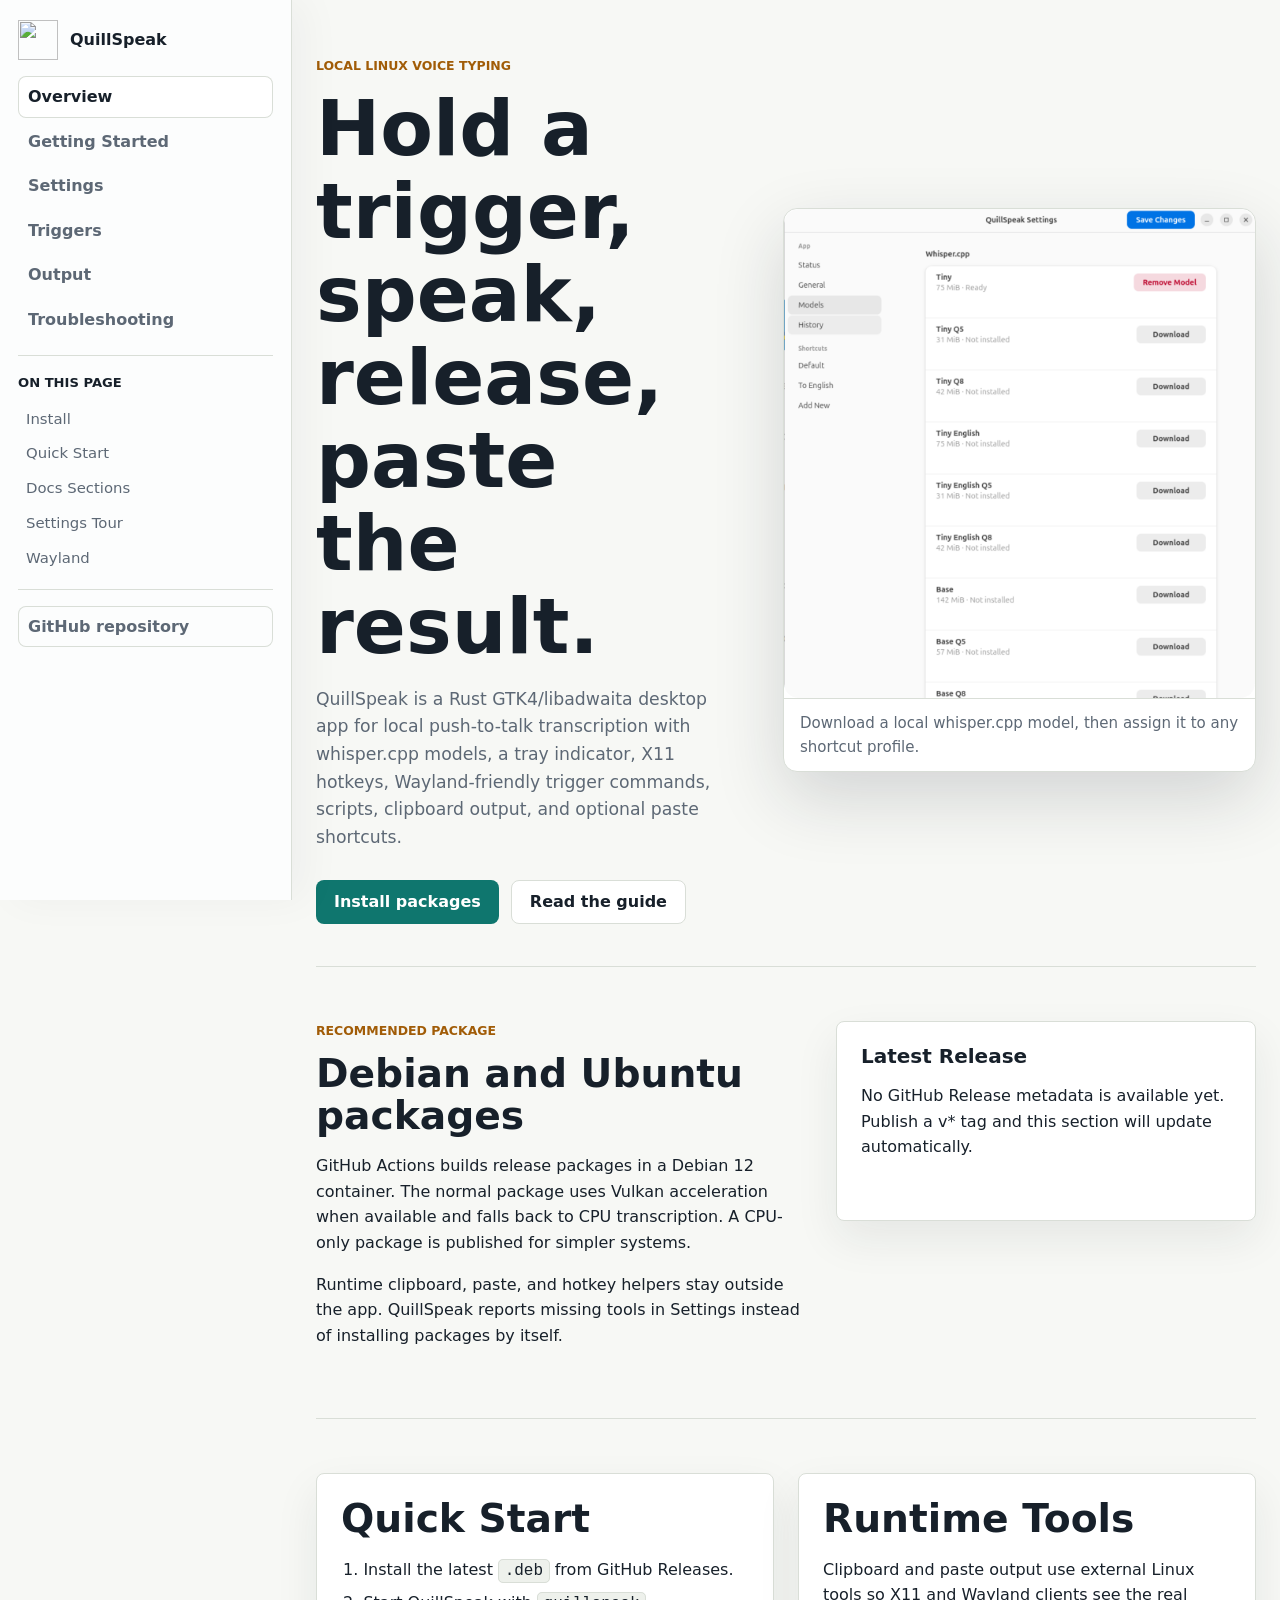
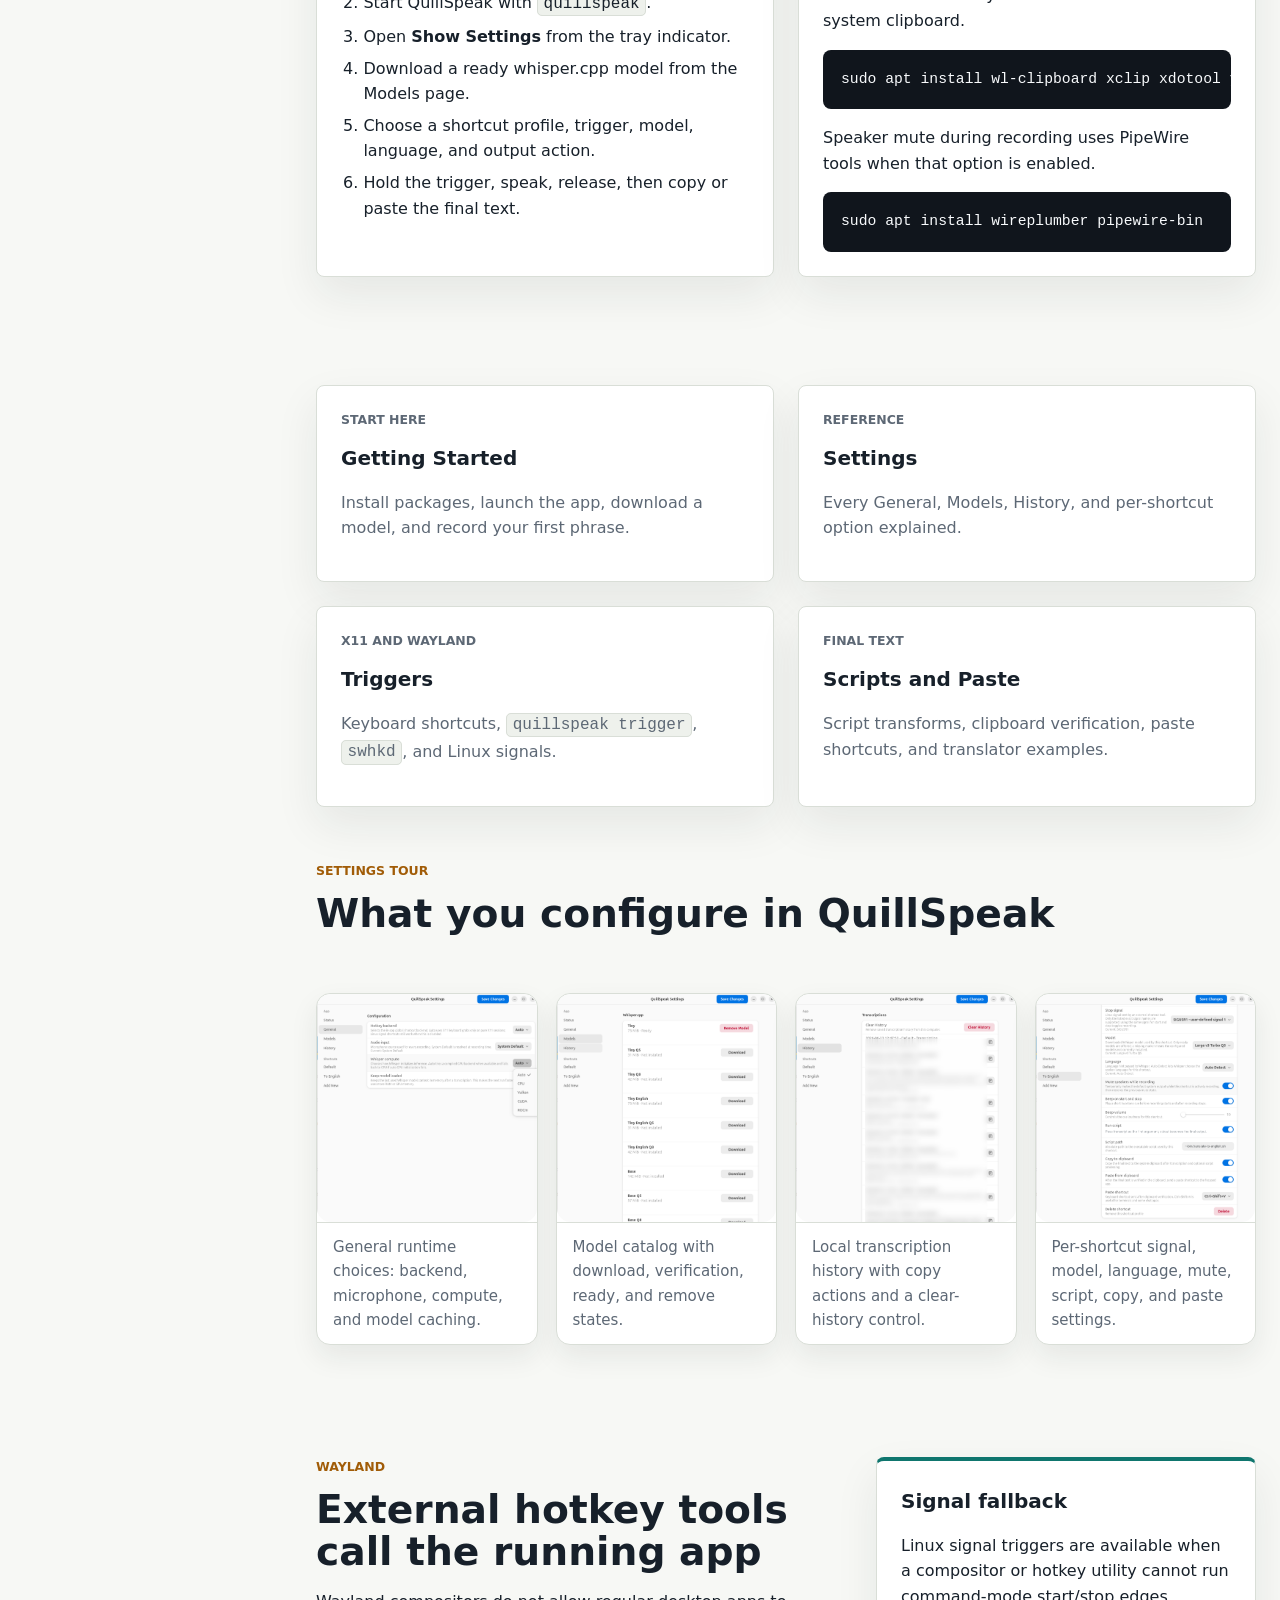
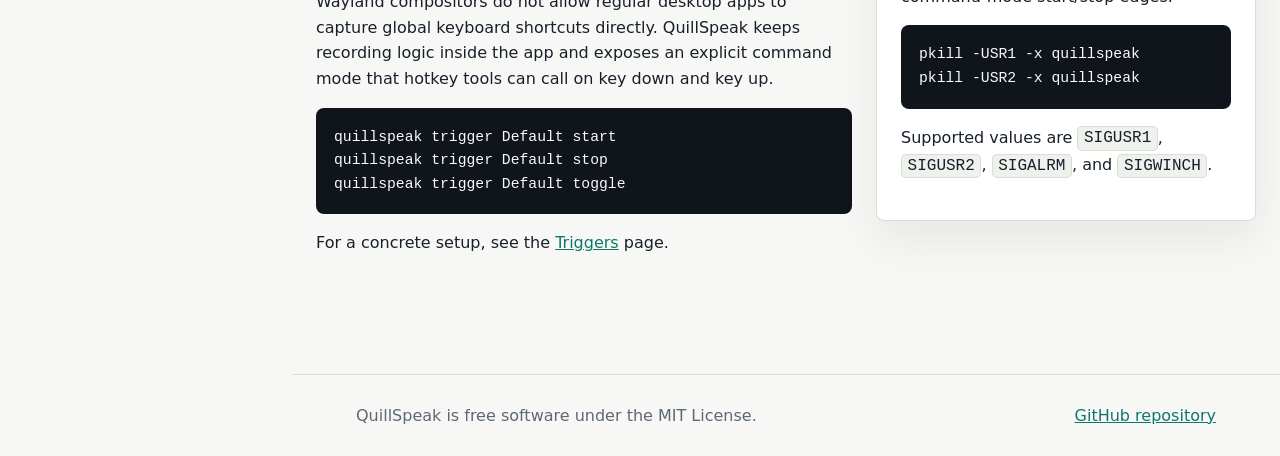
==== commit 8589d4a6: "Move docs navigation to sidebar" ====
--- a/docs/index.html
+++ b/docs/index.html
@@ -12,22 +12,33 @@
     <link rel="stylesheet" href="./styles.css" />
   </head>
   <body>
-    <header class="site-header">
-      <a class="brand" href="./index.html" aria-label="QuillSpeak documentation home">
-        <img src="./assets/quillspeak.svg" alt="" />
-        <span>QuillSpeak</span>
-      </a>
-      <nav class="top-nav" aria-label="Primary navigation">
-        <a href="./getting-started.html">Getting Started</a>
-        <a href="./settings.html">Settings</a>
-        <a href="./triggers.html">Triggers</a>
-        <a href="./output.html">Output</a>
-        <a href="./troubleshooting.html">Troubleshooting</a>
-        <a href="https://github.com/ilysenko/quillspeak">GitHub</a>
-      </nav>
-    </header>
-
-    <main id="top">
+    <div class="docs-shell">
+      <aside class="docs-sidebar" aria-label="Documentation navigation">
+        <a class="brand" href="./index.html" aria-label="QuillSpeak documentation home">
+          <img src="./assets/quillspeak.svg" alt="" />
+          <span>QuillSpeak</span>
+        </a>
+        <nav class="docs-nav" aria-label="Documentation sections">
+          <a href="./index.html" aria-current="page">Overview</a>
+          <a href="./getting-started.html">Getting Started</a>
+          <a href="./settings.html">Settings</a>
+          <a href="./triggers.html">Triggers</a>
+          <a href="./output.html">Output</a>
+          <a href="./troubleshooting.html">Troubleshooting</a>
+        </nav>
+        <nav class="page-toc" aria-label="Page sections">
+          <strong>On this page</strong>
+          <a href="#install">Install</a>
+          <a href="#quick-start">Quick Start</a>
+          <a href="#docs-sections">Docs Sections</a>
+          <a href="#settings-tour">Settings Tour</a>
+          <a href="#wayland">Wayland</a>
+        </nav>
+        <a class="github-link" href="https://github.com/ilysenko/quillspeak">GitHub repository</a>
+      </aside>
+
+      <div class="docs-content">
+        <main class="docs-main" id="top">
       <section class="hero">
         <div class="hero-copy">
           <p class="eyebrow">Local Linux voice typing</p>
@@ -75,7 +86,7 @@
         </div>
       </section>
 
-      <section class="content-grid">
+      <section class="content-grid" id="quick-start">
         <article class="content-card">
           <h2>Quick Start</h2>
           <ol>
@@ -102,7 +113,7 @@
         </article>
       </section>
 
-      <section class="card-grid" aria-label="Documentation sections">
+      <section class="card-grid" id="docs-sections" aria-label="Documentation sections">
         <a class="page-card" href="./getting-started.html">
           <p class="eyebrow">Start here</p>
           <h3>Getting Started</h3>
@@ -125,7 +136,7 @@
         </a>
       </section>
 
-      <section>
+      <section id="settings-tour">
         <p class="eyebrow">Settings tour</p>
         <h2>What you configure in QuillSpeak</h2>
         <div class="gallery">
@@ -148,7 +159,7 @@
         </div>
       </section>
 
-      <section class="split-section">
+      <section class="split-section" id="wayland">
         <div>
           <p class="eyebrow">Wayland</p>
           <h2>External hotkey tools call the running app</h2>
@@ -180,12 +191,14 @@
           </p>
         </aside>
       </section>
-    </main>
-
-    <footer class="site-footer">
-      <span>QuillSpeak is free software under the MIT License.</span>
-      <span><a href="https://github.com/ilysenko/quillspeak">GitHub repository</a></span>
-    </footer>
+        </main>
+
+        <footer class="site-footer">
+          <span>QuillSpeak is free software under the MIT License.</span>
+          <span><a href="https://github.com/ilysenko/quillspeak">GitHub repository</a></span>
+        </footer>
+      </div>
+    </div>
 
     <script src="./app.js" defer></script>
   </body>
--- a/docs/styles.css
+++ b/docs/styles.css
@@ -46,19 +46,34 @@
     "JetBrains Mono", "SFMono-Regular", Consolas, "Liberation Mono", monospace;
 }
 
-.site-header {
+.docs-shell {
+  display: grid;
+  grid-template-columns: 292px minmax(0, 1fr);
+  min-height: 100svh;
+}
+
+.docs-sidebar {
   position: sticky;
   top: 0;
-  z-index: 10;
+  align-self: start;
   display: flex;
-  align-items: center;
-  justify-content: space-between;
-  gap: 24px;
-  min-height: 72px;
-  padding: 14px clamp(20px, 5vw, 72px);
-  background: color-mix(in srgb, var(--bg) 92%, white);
-  border-bottom: 1px solid var(--line);
-  backdrop-filter: blur(14px);
+  flex-direction: column;
+  gap: 16px;
+  height: 100svh;
+  padding: 20px 18px;
+  overflow-y: auto;
+  background: color-mix(in srgb, var(--panel) 84%, var(--soft));
+  border-right: 1px solid var(--line);
+  box-shadow: 14px 0 38px rgba(23, 32, 42, 0.04);
+}
+
+.docs-content {
+  min-width: 0;
+}
+
+.docs-main {
+  width: min(1180px, calc(100% - 48px));
+  margin: 0 auto;
 }
 
 .brand {
@@ -75,27 +90,70 @@
   height: 40px;
 }
 
-.top-nav {
-  display: flex;
-  flex-wrap: wrap;
-  justify-content: flex-end;
-  gap: 16px;
-  font-size: 0.94rem;
-}
-
-.top-nav a {
+.docs-nav,
+.page-toc {
+  display: grid;
+  gap: 3px;
+}
+
+.docs-nav {
+  padding-bottom: 14px;
+  border-bottom: 1px solid var(--line);
+}
+
+.docs-nav a,
+.page-toc a,
+.github-link {
+  border-radius: 8px;
   color: var(--muted);
   text-decoration: none;
 }
 
-.top-nav a:hover,
-.top-nav a[aria-current="page"] {
-  color: var(--ink);
-}
-
-main {
-  width: min(1180px, calc(100% - 40px));
-  margin: 0 auto;
+.docs-nav a {
+  padding: 8px 10px;
+  font-weight: 760;
+}
+
+.docs-nav a:hover,
+.docs-nav a[aria-current="page"] {
+  color: var(--ink);
+  background: #ffffff;
+  box-shadow: inset 0 0 0 1px var(--line);
+}
+
+.page-toc {
+  padding-bottom: 14px;
+  border-bottom: 1px solid var(--line);
+}
+
+.page-toc strong {
+  display: block;
+  margin-bottom: 8px;
+  color: var(--ink);
+  font-size: 0.82rem;
+  letter-spacing: 0;
+  text-transform: uppercase;
+}
+
+.page-toc a {
+  padding: 4px 8px;
+  font-size: 0.93rem;
+}
+
+.page-toc a:hover {
+  color: var(--ink);
+  background: color-mix(in srgb, var(--soft) 70%, white);
+}
+
+.github-link {
+  padding: 8px 10px;
+  font-weight: 760;
+  box-shadow: inset 0 0 0 1px var(--line);
+}
+
+.github-link:hover {
+  color: var(--ink);
+  background: #ffffff;
 }
 
 .hero {
@@ -182,7 +240,6 @@
 .release-widget,
 .note-panel,
 .content-card,
-.toc,
 .page-card,
 .callout,
 .tool-table,
@@ -241,7 +298,6 @@
 .release-band,
 .split-section,
 .content-grid,
-.page-grid,
 .card-grid,
 .doc-section {
   display: grid;
@@ -269,7 +325,6 @@
 .release-widget,
 .note-panel,
 .content-card,
-.toc,
 .page-card,
 .callout {
   padding: 24px;
@@ -312,32 +367,6 @@
 .content-grid,
 .card-grid {
   grid-template-columns: repeat(2, minmax(0, 1fr));
-}
-
-.page-grid {
-  grid-template-columns: 260px minmax(0, 1fr);
-  align-items: start;
-}
-
-.toc {
-  position: sticky;
-  top: 96px;
-}
-
-.toc strong {
-  display: block;
-  margin-bottom: 10px;
-}
-
-.toc a {
-  display: block;
-  padding: 8px 0;
-  color: var(--muted);
-  text-decoration: none;
-}
-
-.toc a:hover {
-  color: var(--ink);
 }
 
 .doc-body {
@@ -466,13 +495,16 @@
 }
 
 @media (max-width: 980px) {
-  .site-header {
-    align-items: flex-start;
-    flex-direction: column;
-  }
-
-  .top-nav {
-    justify-content: flex-start;
+  .docs-shell {
+    grid-template-columns: 1fr;
+  }
+
+  .docs-sidebar {
+    position: static;
+    height: auto;
+    padding: 18px;
+    border-right: 0;
+    border-bottom: 1px solid var(--line);
   }
 
   .hero,
@@ -480,9 +512,20 @@
   .content-grid,
   .split-section,
   .split-section.reverse,
-  .page-grid,
   .card-grid {
     grid-template-columns: 1fr;
+  }
+
+  .docs-nav {
+    grid-template-columns: repeat(3, minmax(0, 1fr));
+  }
+
+  .page-toc {
+    grid-template-columns: repeat(3, minmax(0, 1fr));
+  }
+
+  .page-toc strong {
+    grid-column: 1 / -1;
   }
 
   .hero h1 {
@@ -494,18 +537,19 @@
     font-size: 2.7rem;
   }
 
-  .toc {
-    position: static;
-  }
-
   .gallery {
     grid-template-columns: repeat(2, minmax(0, 1fr));
   }
 }
 
 @media (max-width: 620px) {
-  main {
+  .docs-main {
     width: min(100% - 28px, 1180px);
+  }
+
+  .docs-nav,
+  .page-toc {
+    grid-template-columns: repeat(2, minmax(0, 1fr));
   }
 
   .hero {
